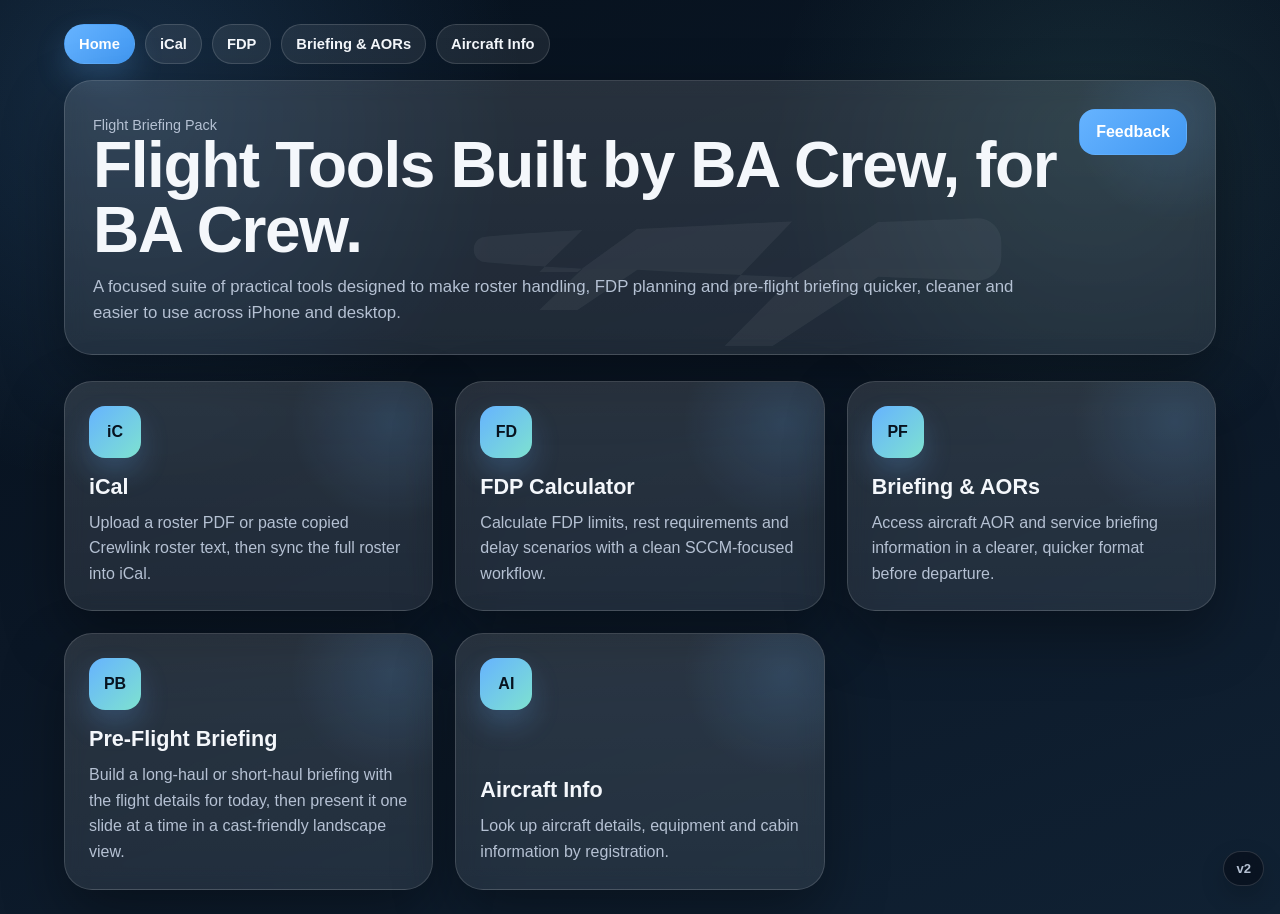
==== index.html @ 6b66e473 "updates" ====
<!DOCTYPE html>
<html lang="en">

<head>
  <meta charset="UTF-8" />
  <meta name="viewport" content="width=device-width, initial-scale=1.0, viewport-fit=cover" />
  <title>Flight Briefing Pack</title>
  <meta name="description" content="Flight Briefing Pack by Dane Jordan-Pinder" />
  <link rel="icon" href="favicon.ico">
  <link rel="icon" type="image/png" sizes="32x32" href="favicon-32x32.png">
  <link rel="icon" type="image/png" sizes="16x16" href="favicon-16x16.png">
  <link rel="apple-touch-icon" href="apple-touch-icon.png">
  <link rel="stylesheet" href="assets/css/fbp-shared.css">
  <link rel="stylesheet" href="assets/css/home/home.css">
  
</head>

<body class="fbp-theme" data-fbp-version="v2">
 
<main class="fbp-shell">

  
    <section class="fbp-hero">

        <div class="fbp-aircraft-bg" aria-hidden="true">
            <svg viewBox="0 0 1200 360" xmlns="http://www.w3.org/2000/svg">
                <g opacity="0.9" transform="translate(390 74) scale(1.12)">
                    <path d="M566.5 95.5C550.4 96.5 508.9 97.8 456 99.8L337 178.5H283L359 99.2C307.4 101.3 247.4 104.2 184 107.6L117 156H74L122.5 108.8C74.1 111.5 34.3 114.2 11.8 116.5C4.7 117.2 0 123.5 0 130.6C0 137.8 5 144.1 12.1 144.8C34.8 147.1 74.7 149.7 122.7 152.4L74 199H117L184.6 153.5C248.3 156.9 308.3 159.9 359.7 162L283 239.5H337L456.3 161.4C509.2 163.4 550.5 164.8 566.5 165.8C582.1 166.8 595 154.6 595 139.1V122.2C595 106.7 582 94.5 566.5 95.5Z" fill="currentColor"/>
                </g>
            </svg>
        </div>

        <div class="fbp-topbar">

            <div class="fbp-page-heading">

                <p class="fbp-microline">Flight Briefing Pack</p>

                <h1 class="fbp-title">
                    Flight Tools Built by BA Crew, for BA Crew.
                </h1>

                <p class="fbp-subtitle">
                    A focused suite of practical tools designed to make roster handling,
                    FDP planning and pre-flight briefing quicker, cleaner and easier
                    to use across iPhone and desktop.
                </p>

            </div>

            <div class="fbp-toolbar">

                <a class="fbp-button primary"
                   href="mailto:u155573@ba.com?subject=Feedback%20for%20flightbriefingpack.com">
                    Feedback
                </a>

            </div>

        </div>

    </section>


    <section class="homepage-wrap">

        <div class="fbp-grid-3">

            <a class="fbp-card" href="iCal/index.html">

                <div class="fbp-icon">iC</div>

                <div>

                    <h2>iCal</h2>

                    <p>
                        Upload a roster PDF or paste copied Crewlink roster text,
                        then sync the full roster into iCal.
                    </p>

                </div>

            </a>


            <a class="fbp-card" href="FDP/index.html">

                <div class="fbp-icon">FD</div>

                <div>

                    <h2>FDP Calculator</h2>

                    <p>
                        Calculate FDP limits, rest requirements and delay scenarios
                        with a clean SCCM-focused workflow.
                    </p>

                </div>

            </a>


            <a class="fbp-card" href="briefing/index.html">

                <div class="fbp-icon">PF</div>

                <div>

                    <h2>Briefing &amp; AORs</h2>

                    <p>
                        Access aircraft AOR and service briefing information in a
                        clearer, quicker format before departure.
                    </p>

                </div>

            </a>

            <a class="fbp-card" href="briefing-generator/index.html">

                <div class="fbp-icon">PB</div>

                <div>

                    <h2>Pre-Flight Briefing</h2>

                    <p>
                        Build a long-haul or short-haul briefing with the flight details for today,
                        then present it one slide at a time in a cast-friendly landscape view.
                    </p>

                </div>

            </a>

                                    <a class="fbp-card" href="Aircraft%20Info/index.html">

                <div class="fbp-icon">AI</div>

                <div>

                    <h2>Aircraft Info</h2>

                    <p>
                        Look up aircraft details, equipment and cabin information by registration.
                    </p>

                </div>

            </a>

        </div>

    </section>

</main>

  <script src="assets/js/fbp-shared.js"></script>
  <script src="assets/js/fbp-nav.js"></script>
  <script>
    document.querySelector(".fbp-shell").prepend(FBP.createNavigation("home"));
  </script>

</body>
</html>
---- assets/css/fbp-shared.css ----
:root {
  --bg-1: #06111d;
  --bg-2: #0b1726;
  --bg-3: #102133;
  --surface: rgba(255,255,255,0.08);
  --surface-2: rgba(255,255,255,0.05);
  --surface-hover: rgba(255,255,255,0.11);
  --border: rgba(255,255,255,0.14);
  --text: #f4f7fb;
  --muted: #b5c1d3;
  --accent: #66b3ff;
  --accent-2: #7ee2d0;
  --shadow: 0 24px 60px rgba(0,0,0,0.35);
  --radius-xl: 28px;
  --radius-lg: 20px;
  --radius-md: 16px;
}

*,
*::before,
*::after {

    box-sizing: border-box;

}


body.fbp-theme {
  margin: 0;
  font-family: Arial, Helvetica, sans-serif;
  color: var(--text);
  background:
    radial-gradient(circle at 10% 10%, rgba(102, 179, 255, 0.16), transparent 28%),
    radial-gradient(circle at 85% 15%, rgba(126, 226, 208, 0.10), transparent 24%),
    linear-gradient(160deg, var(--bg-1) 0%, var(--bg-2) 48%, var(--bg-3) 100%);
  min-height: 100vh;
  overflow-x: hidden;
}

.fbp-shell,
.fbp-layout-standard,
.fbp-layout-wide {

    width: 100%;
    margin: 0 auto;
    padding: 24px;
    box-sizing: border-box;

}

.fbp-layout-standard {

    max-width: 1200px;

}

.fbp-layout-wide {

    max-width: 1500px;

}

.fbp-shell:not(.fbp-layout-wide) {
  max-width: 1200px;
}

.fbp-hero,
.fbp-panel,
.fbp-card {
  position: relative;
  overflow: hidden;
  border: 1px solid var(--border);
  border-radius: var(--radius-xl);
  background:
    linear-gradient(180deg, rgba(255,255,255,0.08), rgba(255,255,255,0.04)),
    var(--surface-2);
  box-shadow: var(--shadow);
  backdrop-filter: blur(10px);
}

.fbp-hero {
  padding: 28px;
}

.fbp-card,
.fbp-panel {
  padding: 24px;
}

.fbp-hero::before,
.fbp-panel::before,
.fbp-card::before {
  content: "";
  position: absolute;
  width: 220px;
  height: 220px;
  right: -70px;
  top: -70px;
  border-radius: 50%;
  background: radial-gradient(circle, rgba(102,179,255,0.14), transparent 65%);
  pointer-events: none;
}

.fbp-aircraft-bg {
  position: absolute;
  inset: 0;
  pointer-events: none;
  opacity: 0.06;
  display: flex;
  align-items: center;
  justify-content: center;
}

.fbp-aircraft-bg svg {
  width: 85%;
  max-width: 950px;
  height: auto;
}

.fbp-topbar {
  display: flex;
  justify-content: space-between;
  align-items: flex-start;
  gap: 16px;
  flex-wrap: wrap;
  position: relative;
  z-index: 2;
}

.fbp-page-heading {
  flex: 1;
  min-width: 0;
}

.fbp-title {
  margin: 0;
  font-size: clamp(2.2rem, 5vw, 4.2rem);
  line-height: 1.02;
  letter-spacing: -1.4px;
}

.fbp-subtitle {
  margin: 10px 0 0;
  color: var(--muted);
  font-size: 1.05rem;
  line-height: 1.55;
}

.fbp-microline {
  margin: 8px 0 0;
  color: var(--muted);
  font-size: 0.9rem;
}

.fbp-toolbar {
  display: flex;
  gap: 10px;
  flex-wrap: wrap;
  justify-content: flex-end;
  align-items: flex-start;
}

.fbp-button,
.fbp-chip {
  display: inline-flex;
  align-items: center;
  justify-content: center;
  gap: 8px;
  min-height: 46px;
  padding: 12px 16px;
  border-radius: var(--radius-md);
  border: 1px solid var(--border);
  background: var(--surface);
  color: var(--text);
  text-decoration: none;
  font-weight: 700;
  transition: transform 0.2s ease, box-shadow 0.2s ease, background 0.2s ease, border-color 0.2s ease;
  cursor: pointer;
}

.fbp-button:hover,
.fbp-chip:hover,
.fbp-clickable:hover {
  transform: translateY(-3px);
  background: var(--surface-hover);
  box-shadow: 0 22px 45px rgba(0,0,0,0.20);
  border-color: rgba(102, 179, 255, 0.30);
}

.fbp-button:focus-visible,
.fbp-subnav a:focus-visible {
  outline: 2px solid var(--accent);
  outline-offset: 3px;
}

.fbp-button.primary {
  background: linear-gradient(135deg, var(--accent), #4198f2);
  color: white;
  border-color: transparent;
}

.fbp-button.primary:hover {
  filter: brightness(1.05);
}

.fbp-grid-3 {
  display: grid;
  grid-template-columns: repeat(3, 1fr);
  gap: 22px;
  margin-top: 26px;
}

.fbp-card {
  min-height: 220px;
  text-decoration: none;
  color: inherit;
  display: flex;
  flex-direction: column;
  justify-content: space-between;
}

.fbp-card h2,
.fbp-card h3 {
  margin: 0 0 10px;
  font-size: 1.35rem;
  line-height: 1.2;
}

.fbp-card p {
  margin: 0;
  color: var(--muted);
  line-height: 1.6;
}

.fbp-icon {
  width: 52px;
  height: 52px;
  border-radius: 16px;
  display: grid;
  place-items: center;
  margin-bottom: 16px;
  background: linear-gradient(135deg, var(--accent), var(--accent-2));
  color: #07131f;
  font-weight: 900;
  box-shadow: 0 14px 28px rgba(102,179,255,0.22);
}

.fbp-subnav {
  display: flex;
  gap: 10px;
  flex-wrap: wrap;
  margin-bottom: 16px;
}

.fbp-subnav a {
  display: inline-flex;
  align-items: center;
  justify-content: center;
  min-height: 40px;
  padding: 10px 14px;
  border-radius: 999px;
  border: 1px solid var(--border);
  background: var(--surface);
  color: var(--text);
  text-decoration: none;
  font-weight: 700;
  font-size: 0.92rem;
  transition: transform 0.2s ease, background 0.2s ease, border-color 0.2s ease, box-shadow 0.2s ease;
}

.fbp-subnav a:hover {
  transform: translateY(-2px);
  background: var(--surface-hover);
  border-color: rgba(102, 179, 255, 0.30);
  box-shadow: 0 14px 30px rgba(0,0,0,0.14);
}

.fbp-subnav a.active {
  background: linear-gradient(135deg, var(--accent), #4198f2);
  color: #fff;
  border-color: transparent;
  box-shadow: 0 14px 30px rgba(102,179,255,0.22);
}

.fbp-version {
  position: fixed;
  right: 16px;
  bottom: 14px;
  z-index: 999;
  padding: 9px 12px;
  border-radius: 999px;
  border: 1px solid var(--border);
  background: rgba(8,16,29,0.78);
  backdrop-filter: blur(10px);
  color: var(--muted);
  font-size: 0.82rem;
  font-weight: 700;
  box-shadow: 0 10px 25px rgba(0,0,0,0.18);
}

@media (max-width: 980px) {
  .fbp-grid-3 {
    grid-template-columns: 1fr;
  }
}

@media (max-width: 700px) {
  .fbp-shell {
    padding-top: calc(18px + env(safe-area-inset-top));
  }

  .fbp-hero,
  .fbp-card,
  .fbp-panel,
  .briefing-card,
  .ical-card,
  .fdp-card {
    padding: 20px;
    border-radius: 24px;
  }

  .fbp-topbar {
    flex-direction: column;
    align-items: stretch;
  }

  .fbp-toolbar {
    width: 100%;
  }

 .fbp-subnav {
    gap: 8px;
    margin-bottom: 14px;
  }

  .fbp-subnav a {
    flex: 1 1 calc(50% - 8px);
    min-width: 0;
  }

  .fbp-button,
  .fbp-chip {
    width: 100%;
  }

  .fbp-version {
    right: 12px;
    bottom: 12px;
  }

}

/* Shared visual treatment for feature-page panels. */
body.fbp-theme .briefing-card,
body.fbp-theme .ical-card,
body.fbp-theme .fdp-card {
  padding: 24px;
}

body.fbp-theme .briefing-card,
body.fbp-theme .ical-card,
body.fbp-theme .fdp-card,
body.fbp-theme .result-box {
  border: 1px solid var(--border);
  border-radius: var(--radius-xl);
  background:
    linear-gradient(180deg, rgba(255,255,255,0.08), rgba(255,255,255,0.04)),
    var(--surface-2);
  box-shadow: var(--shadow);
  color: var(--text);
}

body.fbp-theme .briefing-card h2,
body.fbp-theme .ical-card h2,
body.fbp-theme .fdp-card h2,
body.fbp-theme .fbp-panel > h2 {
  font-size: 1.2rem;
  font-weight: 800;
}

body.fbp-theme input:not([type="checkbox"]):not([type="radio"]):not(:disabled):not(.invalid),
body.fbp-theme select:not(:disabled):not(.invalid),
body.fbp-theme textarea:not(:disabled):not(.invalid) {
  border-color: var(--border);
  border-radius: var(--radius-md);
  background: var(--surface);
  color: var(--text);
}

body.fbp-theme button:not(.aircraft-code-btn):not(.equipment-chip) {
  min-height: 46px;
  padding: 12px 16px;
  border: 1px solid var(--border);
  border-radius: var(--radius-md);
  background: var(--surface);
  color: var(--text);
  font-family: inherit;
  font-weight: 700;
  transition: transform 0.18s ease, box-shadow 0.18s ease, background 0.18s ease, border-color 0.18s ease;
}

body.fbp-theme button.primary,
body.fbp-theme .fdp-choice-cta {
  border-color: transparent;
  background: linear-gradient(135deg, var(--accent), #4198f2);
  color: #fff;
}

body.fbp-theme button.success {
  border-color: transparent;
  background: linear-gradient(135deg, #34d399, #16a34a);
  color: #062719;
}

body.fbp-theme button.warn {
  border-color: transparent;
  background: linear-gradient(135deg, #fbbf24, #d97706);
  color: #271707;
}

body.fbp-theme button.danger {
  border-color: transparent;
  background: linear-gradient(135deg, #f87171, #dc2626);
  color: #fff;
}

body.fbp-theme .button-link,
body.fbp-theme .btn {
  min-height: 46px;
  padding: 12px 16px;
  border: 1px solid var(--border);
  border-radius: var(--radius-md);
  background: var(--surface);
  color: var(--text);
  font: inherit;
  font-weight: 700;
}

body.fbp-theme .btn.primary {
  border-color: transparent;
  background: linear-gradient(135deg, var(--accent), #4198f2);
  color: #fff;
}

body.fbp-theme input:disabled,
body.fbp-theme select:disabled,
body.fbp-theme textarea:disabled {
  border-color: var(--border);
  background: var(--surface-2);
  color: var(--muted);
  opacity: 0.7;
}

body.fbp-theme :focus-visible {
  outline-color: var(--accent);
}

@media (max-width: 700px) {
  body.fbp-theme .briefing-card,
  body.fbp-theme .ical-card,
  body.fbp-theme .fdp-card {
    padding: 20px;
    border-radius: 24px;
  }
}
---- assets/css/home/home.css ----
/*
=========================================================
Flight Briefing Pack
Homepage Styles
=========================================================

Uses the shared Flight Briefing Pack theme.

Shared styles:
    /assets/css/fbp-shared.css
*/

.homepage-wrap {
    margin-top: 24px;
}


.fbp-grid-3 {
    display: grid;
    grid-template-columns: repeat(3, minmax(0, 1fr));
    gap: 22px;
}

@media (max-width: 980px) {
    .fbp-grid-3 {
        grid-template-columns: 1fr;
    }
}
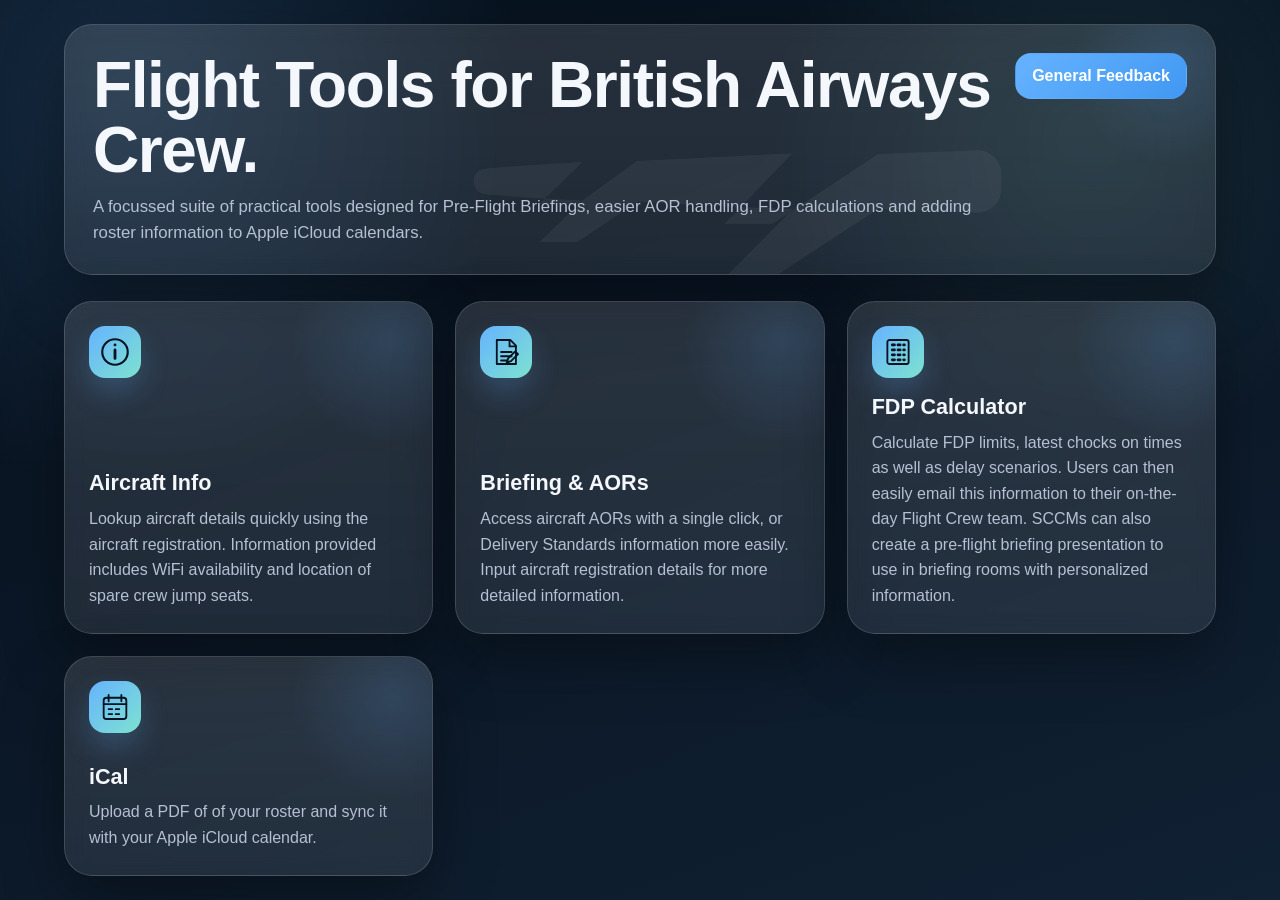
==== commit d874e191: "updates" ====
--- a/index.html
+++ b/index.html
@@ -4,8 +4,8 @@
 <head>
   <meta charset="UTF-8" />
   <meta name="viewport" content="width=device-width, initial-scale=1.0, viewport-fit=cover" />
-  <title>Flight Briefing Pack</title>
-  <meta name="description" content="Flight Briefing Pack by Dane Jordan-Pinder" />
+  <title>Flight Tools for British Airways Crew</title>
+  <meta name="description" content="A focussed suite of practical tools designed for Pre-Flight Briefings, easier AOR handling, FDP calculations and adding roster information to Apple iCloud calendars." />
   <link rel="icon" href="favicon.ico">
   <link rel="icon" type="image/png" sizes="32x32" href="favicon-32x32.png">
   <link rel="icon" type="image/png" sizes="16x16" href="favicon-16x16.png">
@@ -34,27 +34,18 @@
 
             <div class="fbp-page-heading">
 
-                <p class="fbp-microline">Flight Briefing Pack</p>
-
                 <h1 class="fbp-title">
-                    Flight Tools Built by BA Crew, for BA Crew.
+                    Flight Tools for British Airways Crew.
                 </h1>
 
                 <p class="fbp-subtitle">
-                    A focused suite of practical tools designed to make roster handling,
-                    FDP planning and pre-flight briefing quicker, cleaner and easier
-                    to use across iPhone and desktop.
+                    A focussed suite of practical tools designed for Pre-Flight Briefings, easier AOR handling, FDP calculations and adding roster information to Apple iCloud calendars.
                 </p>
 
             </div>
 
             <div class="fbp-toolbar">
-
-                <a class="fbp-button primary"
-                   href="mailto:u155573@ba.com?subject=Feedback%20for%20flightbriefingpack.com">
-                    Feedback
-                </a>
-
+                <a class="fbp-button primary" href="mailto:u155573@ba.com?subject=General%20Feedback">General Feedback</a>
             </div>
 
         </div>
@@ -66,17 +57,33 @@
 
         <div class="fbp-grid-3">
 
-            <a class="fbp-card" href="iCal/index.html">
+            <a class="fbp-card" href="Aircraft%20Info/index.html">
 
-                <div class="fbp-icon">iC</div>
+                <div class="fbp-icon" aria-hidden="true"><svg viewBox="0 0 48 48" focusable="false"><circle cx="24" cy="24" r="18" fill="none" stroke="currentColor" stroke-width="3"/><path d="M24 21v12M24 14h.02" fill="none" stroke="currentColor" stroke-width="4" stroke-linecap="round"/></svg></div>
 
                 <div>
 
-                    <h2>iCal</h2>
+                    <h2>Aircraft Info</h2>
 
                     <p>
-                        Upload a roster PDF or paste copied Crewlink roster text,
-                        then sync the full roster into iCal.
+                        Lookup aircraft details quickly using the aircraft registration. Information provided includes WiFi availability and location of spare crew jump seats.
+                    </p>
+
+                </div>
+
+            </a>
+
+
+            <a class="fbp-card" href="briefing/index.html">
+
+                <div class="fbp-icon" aria-hidden="true"><svg viewBox="0 0 48 48" focusable="false"><path d="M11 7h19l8 8v26H11z" fill="none" stroke="currentColor" stroke-width="2.6" stroke-linejoin="round"/><path d="M29 7v9h9M17 24h15M17 30h15M17 36h9" fill="none" stroke="currentColor" stroke-width="2.6" stroke-linecap="round"/><path d="m27 33 10-10 4 4-10 10-6 2z" fill="none" stroke="currentColor" stroke-width="2.6" stroke-linejoin="round"/></svg></div>
+
+                <div>
+
+                    <h2>Briefing &amp; AORs</h2>
+
+                    <p>
+                        Access aircraft AORs with a single click, or Delivery Standards information more easily. Input aircraft registration details for more detailed information.
                     </p>
 
                 </div>
@@ -86,66 +93,30 @@
 
             <a class="fbp-card" href="FDP/index.html">
 
-                <div class="fbp-icon">FD</div>
+                <div class="fbp-icon" aria-hidden="true"><svg viewBox="0 0 48 48" focusable="false"><rect x="9" y="7" width="30" height="34" rx="3" fill="none" stroke="currentColor" stroke-width="2.6"/><path d="M16 14h3M24 14h3M32 14h1M16 21h3M24 21h3M32 21h1M16 28h3M24 28h3M32 28h1M16 35h3M24 35h3M32 35h1" fill="none" stroke="currentColor" stroke-width="4" stroke-linecap="round"/></svg></div>
 
                 <div>
 
                     <h2>FDP Calculator</h2>
 
                     <p>
-                        Calculate FDP limits, rest requirements and delay scenarios
-                        with a clean SCCM-focused workflow.
+                        Calculate FDP limits, latest chocks on times as well as delay scenarios. Users can then easily email this information to their on-the-day Flight Crew team. SCCMs can also create a pre-flight briefing presentation to use in briefing rooms with personalized information.
                     </p>
 
                 </div>
 
             </a>
 
+            <a class="fbp-card" href="iCal/index.html">
 
-            <a class="fbp-card" href="briefing/index.html">
-
-                <div class="fbp-icon">PF</div>
+                <div class="fbp-icon" aria-hidden="true"><svg viewBox="0 0 48 48" focusable="false"><rect x="8" y="11" width="32" height="30" rx="4" fill="none" stroke="currentColor" stroke-width="2.6"/><path d="M15 7v9M33 7v9M8 20h32M15 27h5M25 27h5M15 34h5M25 34h5" fill="none" stroke="currentColor" stroke-width="2.6" stroke-linecap="round"/></svg></div>
 
                 <div>
 
-                    <h2>Briefing &amp; AORs</h2>
+                    <h2>iCal</h2>
 
                     <p>
-                        Access aircraft AOR and service briefing information in a
-                        clearer, quicker format before departure.
-                    </p>
-
-                </div>
-
-            </a>
-
-            <a class="fbp-card" href="briefing-generator/index.html">
-
-                <div class="fbp-icon">PB</div>
-
-                <div>
-
-                    <h2>Pre-Flight Briefing</h2>
-
-                    <p>
-                        Build a long-haul or short-haul briefing with the flight details for today,
-                        then present it one slide at a time in a cast-friendly landscape view.
-                    </p>
-
-                </div>
-
-            </a>
-
-                                    <a class="fbp-card" href="Aircraft%20Info/index.html">
-
-                <div class="fbp-icon">AI</div>
-
-                <div>
-
-                    <h2>Aircraft Info</h2>
-
-                    <p>
-                        Look up aircraft details, equipment and cabin information by registration.
+                        Upload a PDF of of your roster and sync it with your Apple iCloud calendar.
                     </p>
 
                 </div>
@@ -158,11 +129,5 @@
 
 </main>
 
-  <script src="assets/js/fbp-shared.js"></script>
-  <script src="assets/js/fbp-nav.js"></script>
-  <script>
-    document.querySelector(".fbp-shell").prepend(FBP.createNavigation("home"));
-  </script>
-
 </body>
 </html>
--- a/assets/css/home/home.css
+++ b/assets/css/home/home.css
@@ -14,6 +14,12 @@
     margin-top: 24px;
 }
 
+.fbp-icon svg {
+    display: block;
+    width: 34px;
+    height: 34px;
+}
+
 
 .fbp-grid-3 {
     display: grid;
@@ -25,4 +31,4 @@
     .fbp-grid-3 {
         grid-template-columns: 1fr;
     }
-}+}
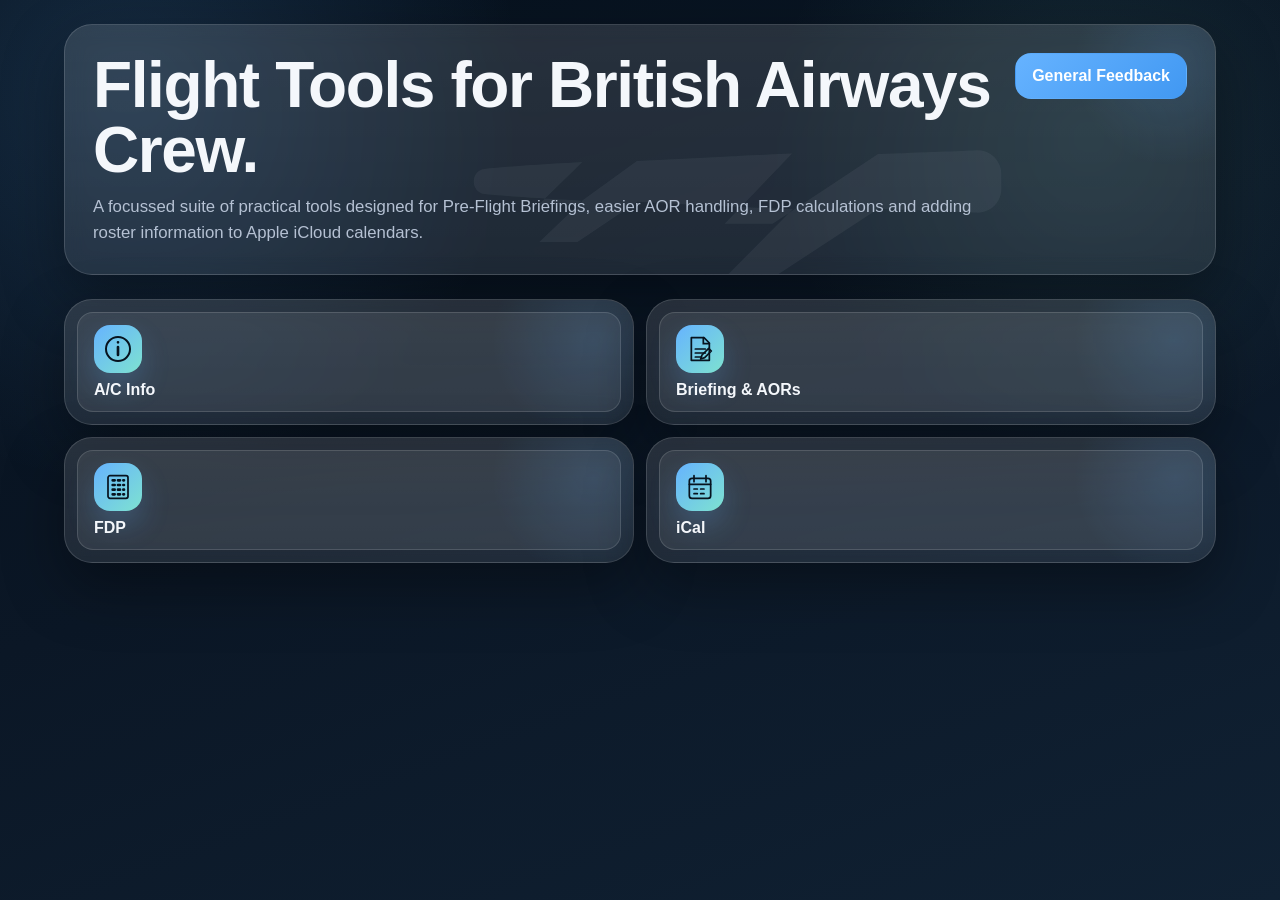
==== commit 709135f9: "summary changes" ====
--- a/index.html
+++ b/index.html
@@ -54,80 +54,47 @@
 
 
     <section class="homepage-wrap">
-
-        <div class="fbp-grid-3">
-
-            <a class="fbp-card" href="Aircraft%20Info/index.html">
-
-                <div class="fbp-icon" aria-hidden="true"><svg viewBox="0 0 48 48" focusable="false"><circle cx="24" cy="24" r="18" fill="none" stroke="currentColor" stroke-width="3"/><path d="M24 21v12M24 14h.02" fill="none" stroke="currentColor" stroke-width="4" stroke-linecap="round"/></svg></div>
-
-                <div>
-
-                    <h2>Aircraft Info</h2>
-
-                    <p>
-                        Lookup aircraft details quickly using the aircraft registration. Information provided includes WiFi availability and location of spare crew jump seats.
-                    </p>
-
-                </div>
-
-            </a>
-
-
-            <a class="fbp-card" href="briefing/index.html">
-
-                <div class="fbp-icon" aria-hidden="true"><svg viewBox="0 0 48 48" focusable="false"><path d="M11 7h19l8 8v26H11z" fill="none" stroke="currentColor" stroke-width="2.6" stroke-linejoin="round"/><path d="M29 7v9h9M17 24h15M17 30h15M17 36h9" fill="none" stroke="currentColor" stroke-width="2.6" stroke-linecap="round"/><path d="m27 33 10-10 4 4-10 10-6 2z" fill="none" stroke="currentColor" stroke-width="2.6" stroke-linejoin="round"/></svg></div>
-
-                <div>
-
-                    <h2>Briefing &amp; AORs</h2>
-
-                    <p>
-                        Access aircraft AORs with a single click, or Delivery Standards information more easily. Input aircraft registration details for more detailed information.
-                    </p>
-
-                </div>
-
-            </a>
-
-
-            <a class="fbp-card" href="FDP/index.html">
-
-                <div class="fbp-icon" aria-hidden="true"><svg viewBox="0 0 48 48" focusable="false"><rect x="9" y="7" width="30" height="34" rx="3" fill="none" stroke="currentColor" stroke-width="2.6"/><path d="M16 14h3M24 14h3M32 14h1M16 21h3M24 21h3M32 21h1M16 28h3M24 28h3M32 28h1M16 35h3M24 35h3M32 35h1" fill="none" stroke="currentColor" stroke-width="4" stroke-linecap="round"/></svg></div>
-
-                <div>
-
-                    <h2>FDP Calculator</h2>
-
-                    <p>
-                        Calculate FDP limits, latest chocks on times as well as delay scenarios. Users can then easily email this information to their on-the-day Flight Crew team. SCCMs can also create a pre-flight briefing presentation to use in briefing rooms with personalized information.
-                    </p>
-
-                </div>
-
-            </a>
-
-            <a class="fbp-card" href="iCal/index.html">
-
-                <div class="fbp-icon" aria-hidden="true"><svg viewBox="0 0 48 48" focusable="false"><rect x="8" y="11" width="32" height="30" rx="4" fill="none" stroke="currentColor" stroke-width="2.6"/><path d="M15 7v9M33 7v9M8 20h32M15 27h5M25 27h5M15 34h5M25 34h5" fill="none" stroke="currentColor" stroke-width="2.6" stroke-linecap="round"/></svg></div>
-
-                <div>
-
-                    <h2>iCal</h2>
-
-                    <p>
-                        Upload a PDF of of your roster and sync it with your Apple iCloud calendar.
-                    </p>
-
-                </div>
-
-            </a>
-
-        </div>
-
-    </section>
+  <div class="fbp-grid-3">
+    <article class="fbp-card tool-card">
+      <button class="tool-card-toggle" type="button" aria-expanded="false" aria-controls="tool-details-aircraft">
+        <span class="fbp-icon" aria-hidden="true"><svg viewBox="0 0 48 48" focusable="false"><circle cx="24" cy="24" r="18" fill="none" stroke="currentColor" stroke-width="3"/><path d="M24 21v12M24 14h.02" fill="none" stroke="currentColor" stroke-width="4" stroke-linecap="round"/></svg></span><span class="tool-card-title">A/C Info</span>
+      </button>
+      <div class="tool-card-details" id="tool-details-aircraft" hidden><p>Look up aircraft details by registration, including Wi-Fi availability and spare crew jump seat locations.</p><a class="fbp-button primary tool-card-open" href="Aircraft%20Info/index.html">Open Aircraft Info</a></div>
+    </article>
+    <article class="fbp-card tool-card">
+      <button class="tool-card-toggle" type="button" aria-expanded="false" aria-controls="tool-details-briefing">
+        <span class="fbp-icon" aria-hidden="true"><svg viewBox="0 0 48 48" focusable="false"><path d="M11 7h19l8 8v26H11z" fill="none" stroke="currentColor" stroke-width="2.6" stroke-linejoin="round"/><path d="M29 7v9h9M17 24h15M17 30h15M17 36h9" fill="none" stroke="currentColor" stroke-width="2.6" stroke-linecap="round"/><path d="m27 33 10-10 4 4-10 10-6 2z" fill="none" stroke="currentColor" stroke-width="2.6" stroke-linejoin="round"/></svg></span><span class="tool-card-title">Briefing &amp; AORs</span>
+      </button>
+      <div class="tool-card-details" id="tool-details-briefing" hidden><p>Open aircraft AOR diagrams and Delivery Standards, or look up aircraft details by registration.</p><a class="fbp-button primary tool-card-open" href="briefing/index.html">Open Briefing &amp; AORs</a></div>
+    </article>
+    <article class="fbp-card tool-card">
+      <button class="tool-card-toggle" type="button" aria-expanded="false" aria-controls="tool-details-fdp">
+        <span class="fbp-icon" aria-hidden="true"><svg viewBox="0 0 48 48" focusable="false"><rect x="9" y="7" width="30" height="34" rx="3" fill="none" stroke="currentColor" stroke-width="2.6"/><path d="M16 14h3M24 14h3M32 14h1M16 21h3M24 21h3M32 21h1M16 28h3M24 28h3M32 28h1M16 35h3M24 35h3M32 35h1" fill="none" stroke="currentColor" stroke-width="4" stroke-linecap="round"/></svg></span><span class="tool-card-title">FDP</span>
+      </button>
+      <div class="tool-card-details" id="tool-details-fdp" hidden><p>Calculate FDP limits, latest chocks-on times and delay scenarios, email results to the flight crew, or build a pre-flight briefing.</p><a class="fbp-button primary tool-card-open" href="FDP/index.html">Open FDP Calculator</a></div>
+    </article>
+    <article class="fbp-card tool-card">
+      <button class="tool-card-toggle" type="button" aria-expanded="false" aria-controls="tool-details-ical">
+        <span class="fbp-icon" aria-hidden="true"><svg viewBox="0 0 48 48" focusable="false"><rect x="8" y="11" width="32" height="30" rx="4" fill="none" stroke="currentColor" stroke-width="2.6"/><path d="M15 7v9M33 7v9M8 20h32M15 27h5M25 27h5M15 34h5M25 34h5" fill="none" stroke="currentColor" stroke-width="2.6" stroke-linecap="round"/></svg></span><span class="tool-card-title">iCal</span>
+      </button>
+      <div class="tool-card-details" id="tool-details-ical" hidden><p>Upload a roster PDF or paste Crewlink roster text, then sync your roster with Apple iCloud Calendar.</p><a class="fbp-button primary tool-card-open" href="iCal/index.html">Open iCal</a></div>
+    </article>
+  </div>
+</section>
 
 </main>
 
+  <script>
+    document.querySelectorAll('.tool-card-toggle').forEach((toggle) => {
+      toggle.addEventListener('click', () => {
+        const card = toggle.closest('.tool-card');
+        const details = document.getElementById(toggle.getAttribute('aria-controls'));
+        const expanded = toggle.getAttribute('aria-expanded') === 'true';
+        toggle.setAttribute('aria-expanded', String(!expanded));
+        details.hidden = expanded;
+        card.classList.toggle('is-expanded', !expanded);
+      });
+    });
+  </script>
 </body>
 </html>
--- a/assets/css/home/home.css
+++ b/assets/css/home/home.css
@@ -32,3 +32,92 @@
         grid-template-columns: 1fr;
     }
 }
+
+/* Four compact, expandable home shortcuts sized for a phone's first view. */
+.fbp-grid-3 {
+  grid-template-columns: repeat(2, minmax(0, 1fr));
+  gap: 12px;
+  margin-top: 18px;
+}
+
+body.fbp-theme .tool-card {
+  min-height: 0;
+  padding: 12px;
+  display: block;
+  transition: border-color .18s ease, background .18s ease;
+}
+
+body.fbp-theme .tool-card-toggle {
+  width: 100%;
+  min-height: 104px;
+  padding: 8px 4px;
+  display: flex;
+  flex-direction: column;
+  justify-content: center;
+  gap: 8px;
+  border: 0;
+  border-radius: 14px;
+  background: transparent;
+  color: var(--text);
+  box-shadow: none;
+  text-align: center;
+}
+
+body.fbp-theme .tool-card-toggle:hover {
+  transform: none;
+  box-shadow: none;
+}
+
+.tool-card-toggle:focus-visible {
+  outline: 3px solid var(--accent);
+  outline-offset: 2px;
+}
+
+.tool-card .fbp-icon {
+  width: 48px;
+  height: 48px;
+  margin: 0;
+  flex: 0 0 auto;
+}
+
+.tool-card .fbp-icon svg {
+  width: 32px;
+  height: 32px;
+}
+
+.tool-card-title {
+  font-size: 1rem;
+  font-weight: 800;
+  line-height: 1.15;
+}
+
+.tool-card-details {
+  padding: 8px 4px 4px;
+  border-top: 1px solid var(--border);
+}
+
+.tool-card-details p {
+  margin: 0 0 12px;
+  font-size: .9rem;
+  line-height: 1.45;
+}
+
+.tool-card-open {
+  width: 100%;
+  justify-content: center;
+  text-align: center;
+}
+
+.tool-card.is-expanded {
+  border-color: rgba(111,195,255,.46);
+}
+
+@media (max-width: 700px) {
+  .fbp-grid-3 { grid-template-columns: repeat(2, minmax(0, 1fr)); gap: 10px; margin-top: 14px; }
+  body.fbp-theme .tool-card { padding: 8px; border-radius: 18px; }
+  body.fbp-theme .tool-card-toggle { min-height: 96px; gap: 6px; }
+  .tool-card .fbp-icon { width: 42px; height: 42px; border-radius: 13px; }
+  .tool-card .fbp-icon svg { width: 28px; height: 28px; }
+  .tool-card-title { font-size: .95rem; }
+  .tool-card-details p { font-size: .82rem; }
+}
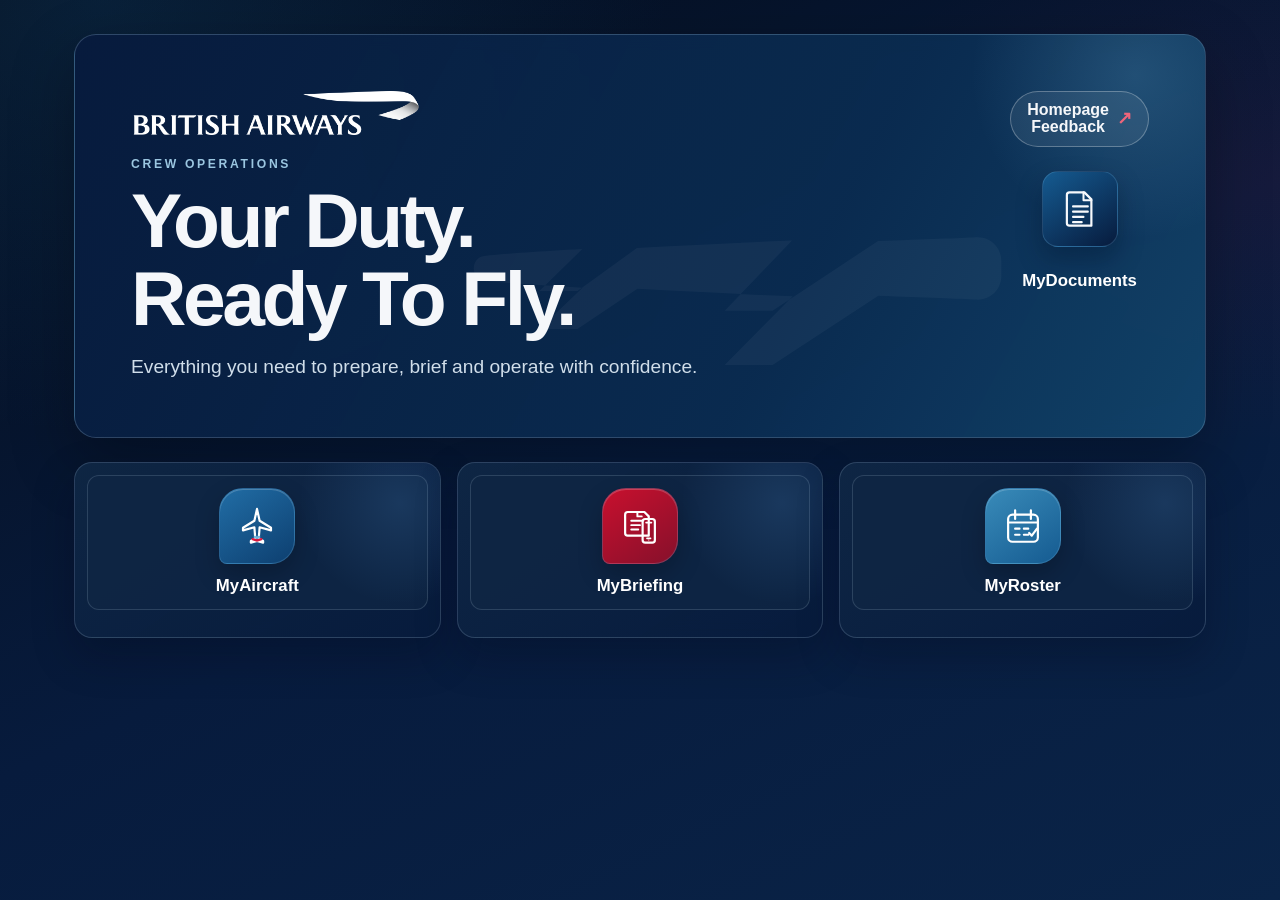
==== commit fce8274f: "Big update" ====
--- a/index.html
+++ b/index.html
@@ -34,18 +34,19 @@
 
             <div class="fbp-page-heading">
 
-                <h1 class="fbp-title">
-                    Flight Tools for British Airways Crew.
-                </h1>
+                <img class="home-brand-logo" src="assets/brand/ba-primary-logo-white.png" alt="British Airways" />
+                <p class="home-kicker">CREW OPERATIONS</p>
+                <h1 class="fbp-title">Your Duty.<br>Ready To Fly.</h1>
 
                 <p class="fbp-subtitle">
-                    A focussed suite of practical tools designed for Pre-Flight Briefings, easier AOR handling, FDP calculations and adding roster information to Apple iCloud calendars.
+                    Everything you need to prepare, brief and operate with confidence.
                 </p>
 
             </div>
 
-            <div class="fbp-toolbar">
-                <a class="fbp-button primary" href="mailto:u155573@ba.com?subject=General%20Feedback">General Feedback</a>
+            <div class="fbp-toolbar home-hero-actions">
+                <a class="fbp-button fbp-feedback-button home-feedback" href="mailto:u155573@ba.com?subject=Homepage%20Feedback"><span class="feedback-label"><span>Homepage</span><span>Feedback</span></span><span class="feedback-arrow" aria-hidden="true">↗</span></a>
+                <a class="home-documents-link" href="MyDocuments/index.html" aria-label="Open MyDocuments"><span class="fbp-icon" aria-hidden="true"><svg viewBox="0 0 48 48" focusable="false"><path d="M12 5h17l8 8v30H12a3 3 0 0 1-3-3V8a3 3 0 0 1 3-3Z" fill="none" stroke="currentColor" stroke-width="2.5" stroke-linejoin="round"/><path d="M28 5v9h9M16 21h17M16 27h17M16 33h12M16 39h10" fill="none" stroke="currentColor" stroke-width="2.3" stroke-linecap="round" stroke-linejoin="round"/></svg></span><span class="tool-card-title">MyDocuments</span></a>
             </div>
 
         </div>
@@ -56,28 +57,22 @@
     <section class="homepage-wrap">
   <div class="fbp-grid-3">
     <article class="fbp-card tool-card">
-      <button class="tool-card-toggle" type="button" aria-expanded="false" aria-controls="tool-details-aircraft">
-        <span class="fbp-icon" aria-hidden="true"><svg viewBox="0 0 48 48" focusable="false"><circle cx="24" cy="24" r="18" fill="none" stroke="currentColor" stroke-width="3"/><path d="M24 21v12M24 14h.02" fill="none" stroke="currentColor" stroke-width="4" stroke-linecap="round"/></svg></span><span class="tool-card-title">A/C Info</span>
+      <button class="tool-card-toggle" type="button" aria-label="MyAircraft — Aircraft details, AOR diagrams and service standards" aria-expanded="false" aria-controls="tool-details-briefing">
+        <span class="fbp-icon" aria-hidden="true"><svg viewBox="0 0 48 48" focusable="false"><path d="M24 4.5 27 18l13 8v3l-13-3.5L26 38l5 3v2l-7-2-7 2v-2l5-3-1-12.5L8 29v-3l13-8z" fill="none" stroke="currentColor" stroke-width="2.5" stroke-linejoin="round" stroke-linecap="round"/><path d="m19 39 5 1.5 5-1.5" fill="none" stroke="#d7193f" stroke-width="2.7" stroke-linecap="round"/><path d="m21.5 36.5 2.5 1 2.5-1" fill="none" stroke="#75b8df" stroke-width="2.7" stroke-linecap="round"/></svg></span><span class="tool-card-title">MyAircraft</span>
       </button>
-      <div class="tool-card-details" id="tool-details-aircraft" hidden><p>Look up aircraft details by registration, including Wi-Fi availability and spare crew jump seat locations.</p><a class="fbp-button primary tool-card-open" href="Aircraft%20Info/index.html">Open Aircraft Info</a></div>
+      <div class="tool-card-details" id="tool-details-briefing" hidden><p>Lookup aircraft information such as Wi-Fi details and seating config, as well as opening AOR diagrams and service delivery standards.</p><a class="fbp-button primary tool-card-open" href="briefing/index.html">Open MyAircraft</a></div>
     </article>
     <article class="fbp-card tool-card">
-      <button class="tool-card-toggle" type="button" aria-expanded="false" aria-controls="tool-details-briefing">
-        <span class="fbp-icon" aria-hidden="true"><svg viewBox="0 0 48 48" focusable="false"><path d="M11 7h19l8 8v26H11z" fill="none" stroke="currentColor" stroke-width="2.6" stroke-linejoin="round"/><path d="M29 7v9h9M17 24h15M17 30h15M17 36h9" fill="none" stroke="currentColor" stroke-width="2.6" stroke-linecap="round"/><path d="m27 33 10-10 4 4-10 10-6 2z" fill="none" stroke="currentColor" stroke-width="2.6" stroke-linejoin="round"/></svg></span><span class="tool-card-title">Briefing &amp; AORs</span>
+      <button class="tool-card-toggle" type="button" aria-label="MyBriefing — FDP calculations and pre-flight briefing presentations" aria-expanded="false" aria-controls="tool-details-fdp">
+        <span class="fbp-icon" aria-hidden="true"><svg viewBox="0 0 48 48" focusable="false"><path d="M7 11a3 3 0 0 1 3-3h19l5 5v22H10a3 3 0 0 1-3-3z" fill="none" stroke="currentColor" stroke-width="2.5" stroke-linejoin="round"/><path d="M14 18h13M14 23h10M14 28h8M21 8v5h5" fill="none" stroke="currentColor" stroke-width="2.2" stroke-linecap="round" stroke-linejoin="round"/><rect x="27" y="16" width="14" height="27" rx="3" fill="none" stroke="currentColor" stroke-width="2.5"/><path d="M31 20h6M32 38h4" fill="none" stroke="currentColor" stroke-width="2" stroke-linecap="round"/><circle cx="34" cy="40" r=".7" fill="currentColor"/></svg></span><span class="tool-card-title">MyBriefing</span>
       </button>
-      <div class="tool-card-details" id="tool-details-briefing" hidden><p>Open aircraft AOR diagrams and Delivery Standards, or look up aircraft details by registration.</p><a class="fbp-button primary tool-card-open" href="briefing/index.html">Open Briefing &amp; AORs</a></div>
+      <div class="tool-card-details" id="tool-details-fdp" hidden><p>Calculate FDP limits, latest chocks-on times and launch pre-flight briefing presentations for SCCMs</p><a class="fbp-button primary tool-card-open" href="FDP/index.html">Open MyBriefing</a></div>
     </article>
     <article class="fbp-card tool-card">
-      <button class="tool-card-toggle" type="button" aria-expanded="false" aria-controls="tool-details-fdp">
-        <span class="fbp-icon" aria-hidden="true"><svg viewBox="0 0 48 48" focusable="false"><rect x="9" y="7" width="30" height="34" rx="3" fill="none" stroke="currentColor" stroke-width="2.6"/><path d="M16 14h3M24 14h3M32 14h1M16 21h3M24 21h3M32 21h1M16 28h3M24 28h3M32 28h1M16 35h3M24 35h3M32 35h1" fill="none" stroke="currentColor" stroke-width="4" stroke-linecap="round"/></svg></span><span class="tool-card-title">FDP</span>
+      <button class="tool-card-toggle" type="button" aria-label="MyRoster — Calendar" aria-expanded="false" aria-controls="tool-details-ical">
+        <span class="fbp-icon" aria-hidden="true"><svg viewBox="0 0 48 48" focusable="false"><rect x="7" y="11" width="34" height="31" rx="5" fill="none" stroke="currentColor" stroke-width="2.5"/><path d="M15 6v10M33 6v10M7 20h34M15 27h5M25 27h5M15 34h5M25 34h5" fill="none" stroke="currentColor" stroke-width="2.5" stroke-linecap="round"/><path d="m31 32 3 3 6-8" fill="none" stroke="currentColor" stroke-width="2.5" stroke-linecap="round" stroke-linejoin="round"/></svg></span><span class="tool-card-title">MyRoster</span>
       </button>
-      <div class="tool-card-details" id="tool-details-fdp" hidden><p>Calculate FDP limits, latest chocks-on times and delay scenarios, email results to the flight crew, or build a pre-flight briefing.</p><a class="fbp-button primary tool-card-open" href="FDP/index.html">Open FDP Calculator</a></div>
-    </article>
-    <article class="fbp-card tool-card">
-      <button class="tool-card-toggle" type="button" aria-expanded="false" aria-controls="tool-details-ical">
-        <span class="fbp-icon" aria-hidden="true"><svg viewBox="0 0 48 48" focusable="false"><rect x="8" y="11" width="32" height="30" rx="4" fill="none" stroke="currentColor" stroke-width="2.6"/><path d="M15 7v9M33 7v9M8 20h32M15 27h5M25 27h5M15 34h5M25 34h5" fill="none" stroke="currentColor" stroke-width="2.6" stroke-linecap="round"/></svg></span><span class="tool-card-title">iCal</span>
-      </button>
-      <div class="tool-card-details" id="tool-details-ical" hidden><p>Upload a roster PDF or paste Crewlink roster text, then sync your roster with Apple iCloud Calendar.</p><a class="fbp-button primary tool-card-open" href="iCal/index.html">Open iCal</a></div>
+      <div class="tool-card-details" id="tool-details-ical" hidden><p>Upload a roster PDF or paste Crewlink roster text, then sync your roster with Apple iCloud Calendar.</p><a class="fbp-button primary tool-card-open" href="iCal/index.html">Open MyRoster</a></div>
     </article>
   </div>
 </section>
@@ -90,6 +85,12 @@
         const card = toggle.closest('.tool-card');
         const details = document.getElementById(toggle.getAttribute('aria-controls'));
         const expanded = toggle.getAttribute('aria-expanded') === 'true';
+        document.querySelectorAll('.tool-card-toggle').forEach((otherToggle) => {
+          if (otherToggle === toggle) return;
+          otherToggle.setAttribute('aria-expanded', 'false');
+          document.getElementById(otherToggle.getAttribute('aria-controls')).hidden = true;
+          otherToggle.closest('.tool-card').classList.remove('is-expanded');
+        });
         toggle.setAttribute('aria-expanded', String(!expanded));
         details.hidden = expanded;
         card.classList.toggle('is-expanded', !expanded);
--- a/assets/css/fbp-shared.css
+++ b/assets/css/fbp-shared.css
@@ -1,19 +1,24 @@
 :root {
-  --bg-1: #06111d;
-  --bg-2: #0b1726;
-  --bg-3: #102133;
-  --surface: rgba(255,255,255,0.08);
-  --surface-2: rgba(255,255,255,0.05);
-  --surface-hover: rgba(255,255,255,0.11);
-  --border: rgba(255,255,255,0.14);
-  --text: #f4f7fb;
-  --muted: #b5c1d3;
-  --accent: #66b3ff;
-  --accent-2: #7ee2d0;
-  --shadow: 0 24px 60px rgba(0,0,0,0.35);
-  --radius-xl: 28px;
-  --radius-lg: 20px;
-  --radius-md: 16px;
+  --brand-navy: #071b3d;
+  --brand-blue: #155b91;
+  --brand-sky: #75b8df;
+  --brand-red: #c8102e;
+  --brand-white: #f7f9fc;
+  --bg-1: #050d1b;
+  --bg-2: #071b3d;
+  --bg-3: #0a2448;
+  --surface: rgba(15,39,69,0.82);
+  --surface-2: rgba(255,255,255,0.045);
+  --surface-hover: rgba(255,255,255,0.085);
+  --border: rgba(190,210,232,0.17);
+  --text: #f5f7fa;
+  --muted: #b7c5d5;
+  --accent: #216da5;
+  --accent-2: #c8102e;
+  --shadow: 0 18px 42px rgba(0,8,24,0.28);
+  --radius-xl: 22px;
+  --radius-lg: 16px;
+  --radius-md: 12px;
 }
 
 *,
@@ -27,12 +32,12 @@
 
 body.fbp-theme {
   margin: 0;
-  font-family: Arial, Helvetica, sans-serif;
+  font-family: -apple-system, BlinkMacSystemFont, "Segoe UI", Arial, sans-serif;
   color: var(--text);
   background:
-    radial-gradient(circle at 10% 10%, rgba(102, 179, 255, 0.16), transparent 28%),
-    radial-gradient(circle at 85% 15%, rgba(126, 226, 208, 0.10), transparent 24%),
-    linear-gradient(160deg, var(--bg-1) 0%, var(--bg-2) 48%, var(--bg-3) 100%);
+    radial-gradient(ellipse at 8% 0%, rgba(21,91,145,0.24), transparent 34%),
+    radial-gradient(ellipse at 100% 20%, rgba(200,16,46,0.075), transparent 26%),
+    linear-gradient(155deg, var(--bg-1) 0%, var(--bg-2) 52%, var(--bg-3) 100%);
   min-height: 100vh;
   overflow-x: hidden;
 }
@@ -72,10 +77,10 @@
   border: 1px solid var(--border);
   border-radius: var(--radius-xl);
   background:
-    linear-gradient(180deg, rgba(255,255,255,0.08), rgba(255,255,255,0.04)),
+    linear-gradient(145deg, rgba(19,52,86,0.46), rgba(6,23,47,0.56)),
     var(--surface-2);
   box-shadow: var(--shadow);
-  backdrop-filter: blur(10px);
+  backdrop-filter: blur(8px);
 }
 
 .fbp-hero {
@@ -105,7 +110,7 @@
   position: absolute;
   inset: 0;
   pointer-events: none;
-  opacity: 0.06;
+  opacity: 0.045;
   display: flex;
   align-items: center;
   justify-content: center;
@@ -184,7 +189,7 @@
   transform: translateY(-3px);
   background: var(--surface-hover);
   box-shadow: 0 22px 45px rgba(0,0,0,0.20);
-  border-color: rgba(102, 179, 255, 0.30);
+  border-color: rgba(117,184,223,0.42);
 }
 
 .fbp-button:focus-visible,
@@ -194,7 +199,7 @@
 }
 
 .fbp-button.primary {
-  background: linear-gradient(135deg, var(--accent), #4198f2);
+  background: linear-gradient(135deg, var(--accent), var(--brand-blue));
   color: white;
   border-color: transparent;
 }
@@ -239,10 +244,11 @@
   display: grid;
   place-items: center;
   margin-bottom: 16px;
-  background: linear-gradient(135deg, var(--accent), var(--accent-2));
-  color: #07131f;
+  background: linear-gradient(145deg, var(--brand-blue), var(--brand-navy));
+  color: var(--brand-white);
   font-weight: 900;
-  box-shadow: 0 14px 28px rgba(102,179,255,0.22);
+  box-shadow: 0 12px 24px rgba(4,18,42,0.35);
+  border: 1px solid rgba(117,184,223,0.24);
 }
 
 .fbp-subnav {
@@ -271,15 +277,15 @@
 .fbp-subnav a:hover {
   transform: translateY(-2px);
   background: var(--surface-hover);
-  border-color: rgba(102, 179, 255, 0.30);
+  border-color: rgba(117,184,223,0.4);
   box-shadow: 0 14px 30px rgba(0,0,0,0.14);
 }
 
 .fbp-subnav a.active {
-  background: linear-gradient(135deg, var(--accent), #4198f2);
+  background: linear-gradient(135deg, var(--accent), var(--brand-blue));
   color: #fff;
   border-color: transparent;
-  box-shadow: 0 14px 30px rgba(102,179,255,0.22);
+  box-shadow: 0 12px 28px rgba(11,58,98,0.3);
 }
 
 .fbp-version {
@@ -402,7 +408,7 @@
 body.fbp-theme button.primary,
 body.fbp-theme .fdp-choice-cta {
   border-color: transparent;
-  background: linear-gradient(135deg, var(--accent), #4198f2);
+  background: linear-gradient(135deg, var(--accent), var(--brand-blue));
   color: #fff;
 }
 
@@ -438,7 +444,7 @@
 
 body.fbp-theme .btn.primary {
   border-color: transparent;
-  background: linear-gradient(135deg, var(--accent), #4198f2);
+  background: linear-gradient(135deg, var(--accent), var(--brand-blue));
   color: #fff;
 }
 
@@ -463,3 +469,8 @@
     border-radius: 24px;
   }
 }
+/* Shared feedback button treatment with stacked page label and BA red arrow. */
+body.fbp-theme .fbp-feedback-button{min-height:52px;border-radius:999px;padding:8px 16px;background:rgba(255,255,255,.07);border:1px solid rgba(255,255,255,.28);color:var(--text);font-weight:700;gap:8px}
+body.fbp-theme .fbp-feedback-button:hover{background:rgba(255,255,255,.12);border-color:rgba(255,255,255,.42);box-shadow:0 12px 28px rgba(0,0,0,.18)}
+.fbp-feedback-button .feedback-label{display:flex;flex-direction:column;align-items:center;line-height:1.05}
+.fbp-feedback-button .feedback-arrow{color:#ef657b;font-size:1.1em;line-height:1}
--- a/assets/css/home/home.css
+++ b/assets/css/home/home.css
@@ -1,123 +1,96 @@
-/*
-=========================================================
-Flight Briefing Pack
-Homepage Styles
-=========================================================
+/* Home screen: restrained British Airways navy, blue and red accents. */
+.homepage-wrap { margin-top: 24px; }
 
-Uses the shared Flight Briefing Pack theme.
+.fbp-shell { max-width: 1180px; padding: clamp(16px, 3vw, 34px); }
 
-Shared styles:
-    /assets/css/fbp-shared.css
-*/
-
-.homepage-wrap {
-    margin-top: 24px;
+body.fbp-theme .fbp-hero {
+  min-height: 300px;
+  padding: clamp(24px, 5vw, 56px);
+  display: flex;
+  align-items: center;
+  background: linear-gradient(118deg, rgba(7,27,61,.98) 0%, rgba(10,44,81,.94) 64%, rgba(18,69,108,.92) 100%);
+  border-color: rgba(170,200,225,.24);
+  box-shadow: 0 24px 64px rgba(0,0,0,.28);
 }
 
-.fbp-icon svg {
-    display: block;
-    width: 34px;
-    height: 34px;
+body.fbp-theme .fbp-hero::before {
+  width: 340px; height: 340px; right: -100px; top: -130px;
+  background: radial-gradient(circle, rgba(117,184,223,.2), transparent 68%);
 }
 
+.fbp-hero .fbp-topbar { width: 100%; align-items: flex-end; }
+.fbp-hero .fbp-page-heading { max-width: 690px; }
+.home-brand-logo { display: block; width: clamp(190px, 28vw, 290px); height: auto; margin: 0 0 22px; }
+.home-kicker { margin: 0 0 10px; color: #9bc6e0; font-size: .76rem; font-weight: 800; letter-spacing: .22em; }
+body.fbp-theme .fbp-hero .fbp-title { font-size: clamp(2.5rem, 6vw, 5rem); letter-spacing: -.045em; }
+body.fbp-theme .fbp-hero .fbp-subtitle { max-width: 620px; margin-top: 14px; font-size: clamp(1rem, 1.8vw, 1.2rem); color: #d0deea; }
+.fbp-hero .fbp-toolbar { align-self: flex-start; }
+body.fbp-theme .home-feedback { min-height: 44px; border-radius: 999px; padding: 10px 16px; background: rgba(255,255,255,.07); border: 1px solid rgba(255,255,255,.28); color: var(--text); font-weight: 700; }
+.home-feedback .feedback-arrow { color: #ef657b; font-size: 1.1em; }
 
-.fbp-grid-3 {
-    display: grid;
-    grid-template-columns: repeat(3, minmax(0, 1fr));
-    gap: 22px;
+.fbp-grid-3 { display: grid; grid-template-columns: repeat(3, minmax(0, 1fr)); gap: 16px; margin-top: 18px; }
+body.fbp-theme .tool-card {
+  min-height: 176px; padding: 12px; display: flex; align-items: stretch;
+  border-radius: 18px; background: linear-gradient(145deg, rgba(15,39,69,.94), rgba(7,27,61,.96));
+  border-color: rgba(176,201,223,.2); transition: transform .2s ease, border-color .2s ease, box-shadow .2s ease;
 }
+body.fbp-theme .tool-card:hover { transform: translateY(-3px); border-color: rgba(117,184,223,.55); box-shadow: 0 18px 38px rgba(0,0,0,.28); }
+body.fbp-theme .tool-card-toggle {
+  width: 100%; min-height: 148px; padding: 18px 10px; display: flex; flex-direction: column;
+  align-items: center; justify-content: center; gap: 12px; border: 0; border-radius: 12px;
+  background: transparent; color: var(--text); box-shadow: none; text-align: center;
+}
+body.fbp-theme .tool-card-toggle:hover { transform: none; box-shadow: none; }
+.tool-card-toggle:focus-visible { outline: 3px solid var(--brand-sky); outline-offset: 2px; }
+.tool-card .fbp-icon {
+  width: 76px; height: 76px; margin: 0; display: grid; place-items: center; flex: 0 0 auto;
+  color: #fff; border-radius: 24px 24px 24px 8px;
+  background: linear-gradient(145deg, #216da5, #0d3f70); box-shadow: inset 0 1px rgba(255,255,255,.2), 0 10px 25px rgba(0,0,0,.22);
+  transition: background .2s ease, transform .2s ease;
+}
+.tool-card:nth-child(2) .fbp-icon { background: linear-gradient(145deg, #c8102e, #86102b); }
+.tool-card:nth-child(3) .fbp-icon { background: linear-gradient(145deg, #398bb9, #155b91); }
+.tool-card:nth-child(4) .fbp-icon { background: linear-gradient(145deg, #277caa, #12466f); }
+.tool-card .fbp-icon svg { width: 42px; height: 42px; }
+.tool-card-title { max-width: 100%; color: #fff; font-size: 1.05rem; font-weight: 750; line-height: 1.2; }
+.tool-card-toggle:hover .fbp-icon, .tool-card-toggle:focus-visible .fbp-icon { transform: scale(1.06); }
+.tool-card-details { width: 100%; padding: 14px 10px 6px; border-top: 1px solid var(--border); }
+.tool-card-details p { margin: 0 0 14px; color: var(--muted); font-size: .9rem; line-height: 1.5; }
+.tool-card-open { width: 100%; justify-content: center; text-align: center; }
+.tool-card.is-expanded { border-color: rgba(117,184,223,.62); }
+.tool-card.is-expanded .tool-card-toggle { min-height: 104px; }
 
-@media (max-width: 980px) {
-    .fbp-grid-3 {
-        grid-template-columns: 1fr;
-    }
+@media (max-width: 850px) {
+  .fbp-grid-3 { grid-template-columns: repeat(2, minmax(0, 1fr)); }
+  .fbp-grid-3 > .tool-card:last-child:nth-child(odd) { grid-column: 1 / -1; width: calc(50% - 5px); justify-self: center; }
+  body.fbp-theme .fbp-hero .fbp-topbar { align-items: flex-start; }
 }
-
-/* Four compact, expandable home shortcuts sized for a phone's first view. */
-.fbp-grid-3 {
-  grid-template-columns: repeat(2, minmax(0, 1fr));
-  gap: 12px;
-  margin-top: 18px;
+@media (max-width: 560px) {
+  .homepage-wrap { margin-top: 14px; }
+  body.fbp-theme .fbp-hero { min-height: 0; padding: 25px 22px; }
+  .fbp-hero .fbp-topbar { flex-direction: column; gap: 20px; }
+  .home-brand-logo { width: 188px; margin-bottom: 16px; }
+  body.fbp-theme .fbp-hero .fbp-title { font-size: clamp(2.45rem, 12vw, 3.6rem); }
+  body.fbp-theme .fbp-hero .fbp-subtitle { font-size: .98rem; line-height: 1.5; }
+  .fbp-hero .fbp-toolbar { align-self: stretch; }
+  body.fbp-theme .home-feedback { width: fit-content; }
+  .fbp-grid-3 { gap: 10px; margin-top: 12px; }
+  .fbp-grid-3 > .tool-card:last-child:nth-child(odd) { width: calc(50% - 5px); }
+  body.fbp-theme .tool-card { min-height: 122px; padding: 8px; border-radius: 15px; }
+  body.fbp-theme .tool-card-toggle { min-height: 104px; gap: 8px; padding: 10px 4px; }
+  .tool-card .fbp-icon { width: 62px; height: 62px; border-radius: 20px 20px 20px 7px; }
+  .tool-card .fbp-icon svg { width: 36px; height: 36px; }
+  .tool-card-title { font-size: .9rem; }
+  .tool-card-details { padding: 12px 6px 4px; }
+  .tool-card-details p { font-size: .82rem; }
 }
-
-body.fbp-theme .tool-card {
-  min-height: 0;
-  padding: 12px;
-  display: block;
-  transition: border-color .18s ease, background .18s ease;
+@media (prefers-reduced-motion: reduce) {
+  .tool-card, .tool-card-title, .tool-card .fbp-icon { transition: none !important; }
 }
-
-body.fbp-theme .tool-card-toggle {
-  width: 100%;
-  min-height: 104px;
-  padding: 8px 4px;
-  display: flex;
-  flex-direction: column;
-  justify-content: center;
-  gap: 8px;
-  border: 0;
-  border-radius: 14px;
-  background: transparent;
-  color: var(--text);
-  box-shadow: none;
-  text-align: center;
-}
-
-body.fbp-theme .tool-card-toggle:hover {
-  transform: none;
-  box-shadow: none;
-}
-
-.tool-card-toggle:focus-visible {
-  outline: 3px solid var(--accent);
-  outline-offset: 2px;
-}
-
-.tool-card .fbp-icon {
-  width: 48px;
-  height: 48px;
-  margin: 0;
-  flex: 0 0 auto;
-}
-
-.tool-card .fbp-icon svg {
-  width: 32px;
-  height: 32px;
-}
-
-.tool-card-title {
-  font-size: 1rem;
-  font-weight: 800;
-  line-height: 1.15;
-}
-
-.tool-card-details {
-  padding: 8px 4px 4px;
-  border-top: 1px solid var(--border);
-}
-
-.tool-card-details p {
-  margin: 0 0 12px;
-  font-size: .9rem;
-  line-height: 1.45;
-}
-
-.tool-card-open {
-  width: 100%;
-  justify-content: center;
-  text-align: center;
-}
-
-.tool-card.is-expanded {
-  border-color: rgba(111,195,255,.46);
-}
-
-@media (max-width: 700px) {
-  .fbp-grid-3 { grid-template-columns: repeat(2, minmax(0, 1fr)); gap: 10px; margin-top: 14px; }
-  body.fbp-theme .tool-card { padding: 8px; border-radius: 18px; }
-  body.fbp-theme .tool-card-toggle { min-height: 96px; gap: 6px; }
-  .tool-card .fbp-icon { width: 42px; height: 42px; border-radius: 13px; }
-  .tool-card .fbp-icon svg { width: 28px; height: 28px; }
-  .tool-card-title { font-size: .95rem; }
-  .tool-card-details p { font-size: .82rem; }
-}+.home-hero-actions{display:flex;flex-direction:column;align-items:center;gap:18px}
+.home-documents-link{display:flex;flex-direction:column;align-items:center;justify-content:center;gap:8px;min-width:120px;min-height:118px;padding:6px;text-align:center;text-decoration:none;border-radius:14px;transition:transform .2s ease}
+.home-documents-link:hover{transform:translateY(-2px)}
+.home-documents-link:focus-visible{outline:3px solid var(--brand-sky);outline-offset:3px}
+.home-documents-link .fbp-icon{width:76px;height:76px}
+.home-documents-link .fbp-icon svg{width:42px;height:42px}
+@media(max-width:560px){.home-hero-actions{align-self:center!important;flex-direction:row;align-items:center;gap:18px}.home-documents-link{min-width:92px;min-height:96px}.home-documents-link .fbp-icon{width:62px;height:62px}}
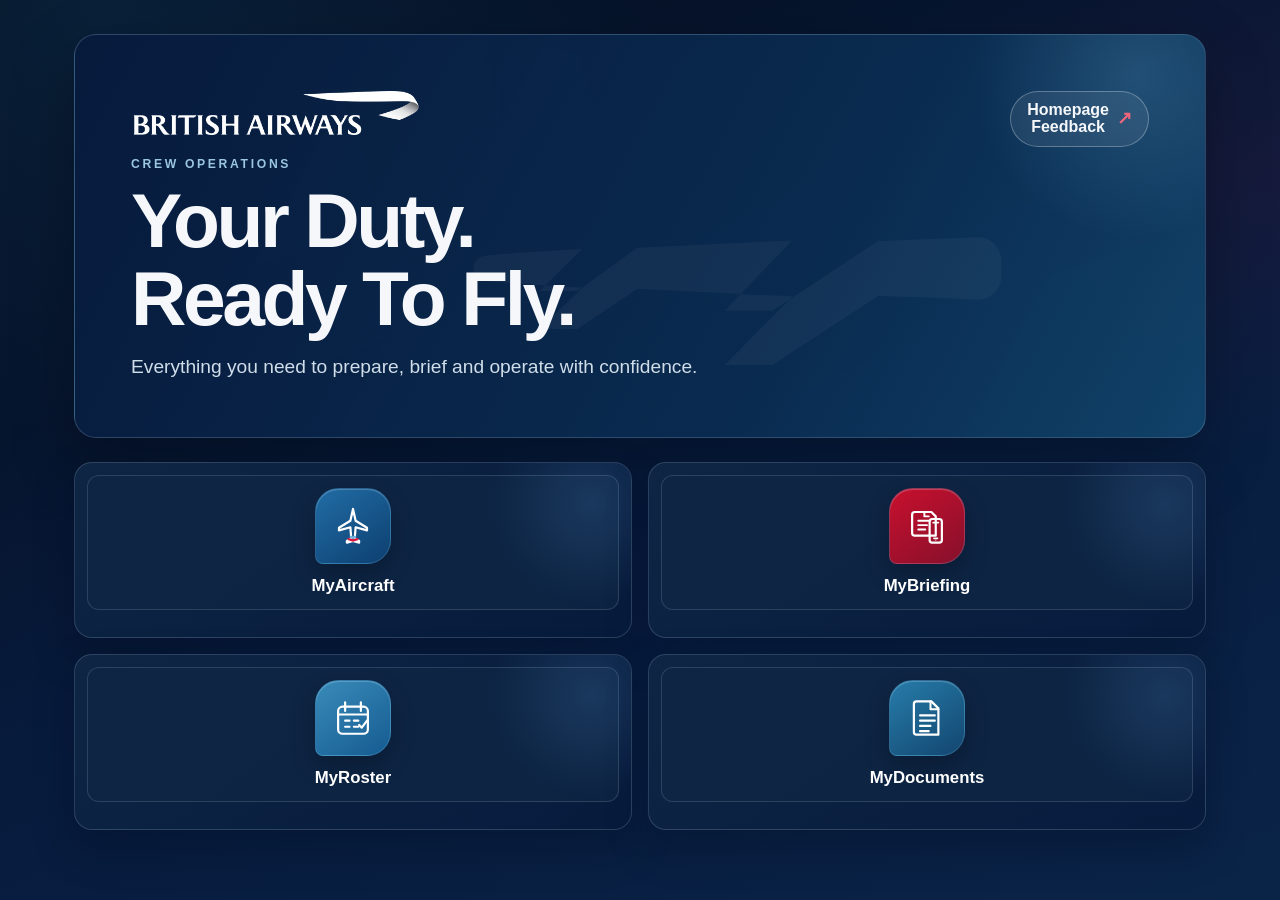
==== commit 6211c4cd: "push" ====
--- a/index.html
+++ b/index.html
@@ -44,9 +44,8 @@
 
             </div>
 
-            <div class="fbp-toolbar home-hero-actions">
+            <div class="fbp-toolbar">
                 <a class="fbp-button fbp-feedback-button home-feedback" href="mailto:u155573@ba.com?subject=Homepage%20Feedback"><span class="feedback-label"><span>Homepage</span><span>Feedback</span></span><span class="feedback-arrow" aria-hidden="true">↗</span></a>
-                <a class="home-documents-link" href="MyDocuments/index.html" aria-label="Open MyDocuments"><span class="fbp-icon" aria-hidden="true"><svg viewBox="0 0 48 48" focusable="false"><path d="M12 5h17l8 8v30H12a3 3 0 0 1-3-3V8a3 3 0 0 1 3-3Z" fill="none" stroke="currentColor" stroke-width="2.5" stroke-linejoin="round"/><path d="M28 5v9h9M16 21h17M16 27h17M16 33h12M16 39h10" fill="none" stroke="currentColor" stroke-width="2.3" stroke-linecap="round" stroke-linejoin="round"/></svg></span><span class="tool-card-title">MyDocuments</span></a>
             </div>
 
         </div>
@@ -55,7 +54,7 @@
 
 
     <section class="homepage-wrap">
-  <div class="fbp-grid-3">
+  <div class="fbp-grid-tools">
     <article class="fbp-card tool-card">
       <button class="tool-card-toggle" type="button" aria-label="MyAircraft — Aircraft details, AOR diagrams and service standards" aria-expanded="false" aria-controls="tool-details-briefing">
         <span class="fbp-icon" aria-hidden="true"><svg viewBox="0 0 48 48" focusable="false"><path d="M24 4.5 27 18l13 8v3l-13-3.5L26 38l5 3v2l-7-2-7 2v-2l5-3-1-12.5L8 29v-3l13-8z" fill="none" stroke="currentColor" stroke-width="2.5" stroke-linejoin="round" stroke-linecap="round"/><path d="m19 39 5 1.5 5-1.5" fill="none" stroke="#d7193f" stroke-width="2.7" stroke-linecap="round"/><path d="m21.5 36.5 2.5 1 2.5-1" fill="none" stroke="#75b8df" stroke-width="2.7" stroke-linecap="round"/></svg></span><span class="tool-card-title">MyAircraft</span>
@@ -73,6 +72,12 @@
         <span class="fbp-icon" aria-hidden="true"><svg viewBox="0 0 48 48" focusable="false"><rect x="7" y="11" width="34" height="31" rx="5" fill="none" stroke="currentColor" stroke-width="2.5"/><path d="M15 6v10M33 6v10M7 20h34M15 27h5M25 27h5M15 34h5M25 34h5" fill="none" stroke="currentColor" stroke-width="2.5" stroke-linecap="round"/><path d="m31 32 3 3 6-8" fill="none" stroke="currentColor" stroke-width="2.5" stroke-linecap="round" stroke-linejoin="round"/></svg></span><span class="tool-card-title">MyRoster</span>
       </button>
       <div class="tool-card-details" id="tool-details-ical" hidden><p>Upload a roster PDF or paste Crewlink roster text, then sync your roster with Apple iCloud Calendar.</p><a class="fbp-button primary tool-card-open" href="iCal/index.html">Open MyRoster</a></div>
+    </article>
+    <article class="fbp-card tool-card">
+      <button class="tool-card-toggle" type="button" aria-label="MyDocuments — Crew forms and reference PDFs" aria-expanded="false" aria-controls="tool-details-documents">
+        <span class="fbp-icon" aria-hidden="true"><svg viewBox="0 0 48 48" focusable="false"><path d="M12 5h17l8 8v30H12a3 3 0 0 1-3-3V8a3 3 0 0 1 3-3Z" fill="none" stroke="currentColor" stroke-width="2.5" stroke-linejoin="round"/><path d="M28 5v9h9M16 21h17M16 27h17M16 33h12M16 39h10" fill="none" stroke="currentColor" stroke-width="2.3" stroke-linecap="round" stroke-linejoin="round"/></svg></span><span class="tool-card-title">MyDocuments</span>
+      </button>
+      <div class="tool-card-details" id="tool-details-documents" hidden><p>Open, print or download commonly used crew forms and reference documents.</p><a class="fbp-button primary tool-card-open" href="MyDocuments/index.html">Open MyDocuments</a></div>
     </article>
   </div>
 </section>
--- a/assets/css/home/home.css
+++ b/assets/css/home/home.css
@@ -28,7 +28,7 @@
 body.fbp-theme .home-feedback { min-height: 44px; border-radius: 999px; padding: 10px 16px; background: rgba(255,255,255,.07); border: 1px solid rgba(255,255,255,.28); color: var(--text); font-weight: 700; }
 .home-feedback .feedback-arrow { color: #ef657b; font-size: 1.1em; }
 
-.fbp-grid-3 { display: grid; grid-template-columns: repeat(3, minmax(0, 1fr)); gap: 16px; margin-top: 18px; }
+.fbp-grid-tools { display: grid; grid-template-columns: repeat(2, minmax(0, 1fr)); gap: 16px; margin-top: 18px; }
 body.fbp-theme .tool-card {
   min-height: 176px; padding: 12px; display: flex; align-items: stretch;
   border-radius: 18px; background: linear-gradient(145deg, rgba(15,39,69,.94), rgba(7,27,61,.96));
@@ -61,8 +61,6 @@
 .tool-card.is-expanded .tool-card-toggle { min-height: 104px; }
 
 @media (max-width: 850px) {
-  .fbp-grid-3 { grid-template-columns: repeat(2, minmax(0, 1fr)); }
-  .fbp-grid-3 > .tool-card:last-child:nth-child(odd) { grid-column: 1 / -1; width: calc(50% - 5px); justify-self: center; }
   body.fbp-theme .fbp-hero .fbp-topbar { align-items: flex-start; }
 }
 @media (max-width: 560px) {
@@ -74,8 +72,7 @@
   body.fbp-theme .fbp-hero .fbp-subtitle { font-size: .98rem; line-height: 1.5; }
   .fbp-hero .fbp-toolbar { align-self: stretch; }
   body.fbp-theme .home-feedback { width: fit-content; }
-  .fbp-grid-3 { gap: 10px; margin-top: 12px; }
-  .fbp-grid-3 > .tool-card:last-child:nth-child(odd) { width: calc(50% - 5px); }
+  .fbp-grid-tools { gap: 10px; margin-top: 12px; }
   body.fbp-theme .tool-card { min-height: 122px; padding: 8px; border-radius: 15px; }
   body.fbp-theme .tool-card-toggle { min-height: 104px; gap: 8px; padding: 10px 4px; }
   .tool-card .fbp-icon { width: 62px; height: 62px; border-radius: 20px 20px 20px 7px; }
@@ -87,10 +84,3 @@
 @media (prefers-reduced-motion: reduce) {
   .tool-card, .tool-card-title, .tool-card .fbp-icon { transition: none !important; }
 }
-.home-hero-actions{display:flex;flex-direction:column;align-items:center;gap:18px}
-.home-documents-link{display:flex;flex-direction:column;align-items:center;justify-content:center;gap:8px;min-width:120px;min-height:118px;padding:6px;text-align:center;text-decoration:none;border-radius:14px;transition:transform .2s ease}
-.home-documents-link:hover{transform:translateY(-2px)}
-.home-documents-link:focus-visible{outline:3px solid var(--brand-sky);outline-offset:3px}
-.home-documents-link .fbp-icon{width:76px;height:76px}
-.home-documents-link .fbp-icon svg{width:42px;height:42px}
-@media(max-width:560px){.home-hero-actions{align-self:center!important;flex-direction:row;align-items:center;gap:18px}.home-documents-link{min-width:92px;min-height:96px}.home-documents-link .fbp-icon{width:62px;height:62px}}
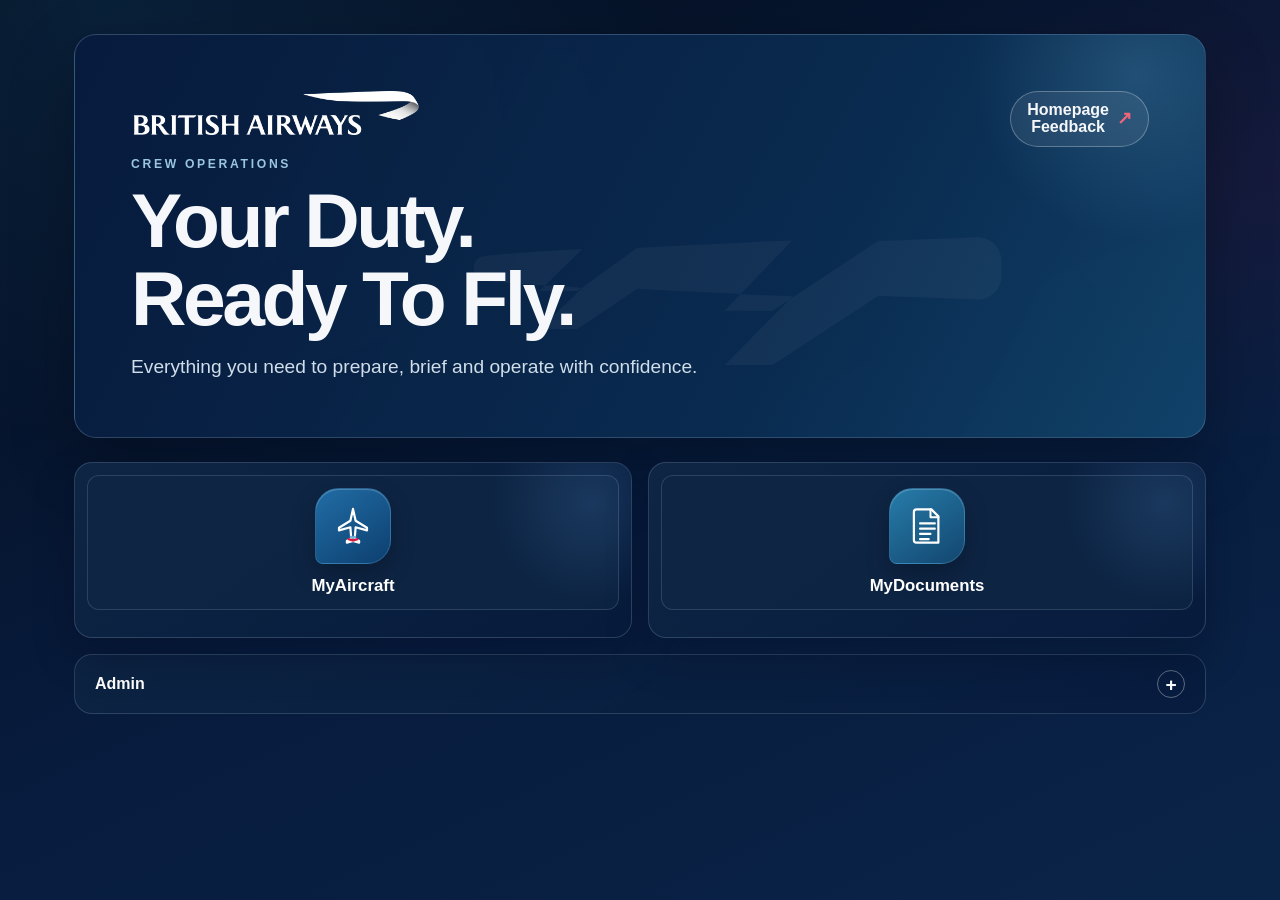
==== commit b33cda51: "big updates" ====
--- a/index.html
+++ b/index.html
@@ -15,7 +15,7 @@
   
 </head>
 
-<body class="fbp-theme" data-fbp-version="v2">
+<body class="fbp-theme">
  
 <main class="fbp-shell">
 
@@ -54,32 +54,37 @@
 
 
     <section class="homepage-wrap">
-  <div class="fbp-grid-tools">
+  <div class="fbp-grid-tools public-tools">
     <article class="fbp-card tool-card">
       <button class="tool-card-toggle" type="button" aria-label="MyAircraft — Aircraft details, AOR diagrams and service standards" aria-expanded="false" aria-controls="tool-details-briefing">
         <span class="fbp-icon" aria-hidden="true"><svg viewBox="0 0 48 48" focusable="false"><path d="M24 4.5 27 18l13 8v3l-13-3.5L26 38l5 3v2l-7-2-7 2v-2l5-3-1-12.5L8 29v-3l13-8z" fill="none" stroke="currentColor" stroke-width="2.5" stroke-linejoin="round" stroke-linecap="round"/><path d="m19 39 5 1.5 5-1.5" fill="none" stroke="#d7193f" stroke-width="2.7" stroke-linecap="round"/><path d="m21.5 36.5 2.5 1 2.5-1" fill="none" stroke="#75b8df" stroke-width="2.7" stroke-linecap="round"/></svg></span><span class="tool-card-title">MyAircraft</span>
       </button>
       <div class="tool-card-details" id="tool-details-briefing" hidden><p>Lookup aircraft information such as Wi-Fi details and seating config, as well as opening AOR diagrams and service delivery standards.</p><a class="fbp-button primary tool-card-open" href="briefing/index.html">Open MyAircraft</a></div>
     </article>
-    <article class="fbp-card tool-card">
-      <button class="tool-card-toggle" type="button" aria-label="MyBriefing — FDP calculations and pre-flight briefing presentations" aria-expanded="false" aria-controls="tool-details-fdp">
-        <span class="fbp-icon" aria-hidden="true"><svg viewBox="0 0 48 48" focusable="false"><path d="M7 11a3 3 0 0 1 3-3h19l5 5v22H10a3 3 0 0 1-3-3z" fill="none" stroke="currentColor" stroke-width="2.5" stroke-linejoin="round"/><path d="M14 18h13M14 23h10M14 28h8M21 8v5h5" fill="none" stroke="currentColor" stroke-width="2.2" stroke-linecap="round" stroke-linejoin="round"/><rect x="27" y="16" width="14" height="27" rx="3" fill="none" stroke="currentColor" stroke-width="2.5"/><path d="M31 20h6M32 38h4" fill="none" stroke="currentColor" stroke-width="2" stroke-linecap="round"/><circle cx="34" cy="40" r=".7" fill="currentColor"/></svg></span><span class="tool-card-title">MyBriefing</span>
-      </button>
-      <div class="tool-card-details" id="tool-details-fdp" hidden><p>Calculate FDP limits, latest chocks-on times and launch pre-flight briefing presentations for SCCMs</p><a class="fbp-button primary tool-card-open" href="FDP/index.html">Open MyBriefing</a></div>
-    </article>
-    <article class="fbp-card tool-card">
-      <button class="tool-card-toggle" type="button" aria-label="MyRoster — Calendar" aria-expanded="false" aria-controls="tool-details-ical">
-        <span class="fbp-icon" aria-hidden="true"><svg viewBox="0 0 48 48" focusable="false"><rect x="7" y="11" width="34" height="31" rx="5" fill="none" stroke="currentColor" stroke-width="2.5"/><path d="M15 6v10M33 6v10M7 20h34M15 27h5M25 27h5M15 34h5M25 34h5" fill="none" stroke="currentColor" stroke-width="2.5" stroke-linecap="round"/><path d="m31 32 3 3 6-8" fill="none" stroke="currentColor" stroke-width="2.5" stroke-linecap="round" stroke-linejoin="round"/></svg></span><span class="tool-card-title">MyRoster</span>
-      </button>
-      <div class="tool-card-details" id="tool-details-ical" hidden><p>Upload a roster PDF or paste Crewlink roster text, then sync your roster with Apple iCloud Calendar.</p><a class="fbp-button primary tool-card-open" href="iCal/index.html">Open MyRoster</a></div>
-    </article>
-    <article class="fbp-card tool-card">
+    <article class="fbp-card tool-card tool-card-documents">
       <button class="tool-card-toggle" type="button" aria-label="MyDocuments — Crew forms and reference PDFs" aria-expanded="false" aria-controls="tool-details-documents">
         <span class="fbp-icon" aria-hidden="true"><svg viewBox="0 0 48 48" focusable="false"><path d="M12 5h17l8 8v30H12a3 3 0 0 1-3-3V8a3 3 0 0 1 3-3Z" fill="none" stroke="currentColor" stroke-width="2.5" stroke-linejoin="round"/><path d="M28 5v9h9M16 21h17M16 27h17M16 33h12M16 39h10" fill="none" stroke="currentColor" stroke-width="2.3" stroke-linecap="round" stroke-linejoin="round"/></svg></span><span class="tool-card-title">MyDocuments</span>
       </button>
       <div class="tool-card-details" id="tool-details-documents" hidden><p>Open, print or download commonly used crew forms and reference documents.</p><a class="fbp-button primary tool-card-open" href="MyDocuments/index.html">Open MyDocuments</a></div>
     </article>
   </div>
+  <details class="homepage-admin">
+    <summary>Admin</summary>
+    <div class="fbp-grid-tools">
+      <article class="fbp-card tool-card tool-card-briefing">
+      <button class="tool-card-toggle" type="button" aria-label="MyBriefing — FDP calculations and pre-flight briefing presentations" aria-expanded="false" aria-controls="tool-details-fdp">
+        <span class="fbp-icon" aria-hidden="true"><svg viewBox="0 0 48 48" focusable="false"><path d="M7 11a3 3 0 0 1 3-3h19l5 5v22H10a3 3 0 0 1-3-3z" fill="none" stroke="currentColor" stroke-width="2.5" stroke-linejoin="round"/><path d="M14 18h13M14 23h10M14 28h8M21 8v5h5" fill="none" stroke="currentColor" stroke-width="2.2" stroke-linecap="round" stroke-linejoin="round"/><rect x="27" y="16" width="14" height="27" rx="3" fill="none" stroke="currentColor" stroke-width="2.5"/><path d="M31 20h6M32 38h4" fill="none" stroke="currentColor" stroke-width="2" stroke-linecap="round"/><circle cx="34" cy="40" r=".7" fill="currentColor"/></svg></span><span class="tool-card-title">MyBriefing</span>
+      </button>
+      <div class="tool-card-details" id="tool-details-fdp" hidden><p>Calculate FDP limits, latest chocks-on times and launch pre-flight briefing presentations for SCCMs</p><a class="fbp-button primary tool-card-open" href="FDP/index.html">Open MyBriefing</a></div>
+    </article>
+      <article class="fbp-card tool-card tool-card-roster">
+      <button class="tool-card-toggle" type="button" aria-label="MyRoster — Calendar" aria-expanded="false" aria-controls="tool-details-ical">
+        <span class="fbp-icon" aria-hidden="true"><svg viewBox="0 0 48 48" focusable="false"><rect x="7" y="11" width="34" height="31" rx="5" fill="none" stroke="currentColor" stroke-width="2.5"/><path d="M15 6v10M33 6v10M7 20h34M15 27h5M25 27h5M15 34h5M25 34h5" fill="none" stroke="currentColor" stroke-width="2.5" stroke-linecap="round"/><path d="m31 32 3 3 6-8" fill="none" stroke="currentColor" stroke-width="2.5" stroke-linecap="round" stroke-linejoin="round"/></svg></span><span class="tool-card-title">MyRoster</span>
+      </button>
+      <div class="tool-card-details" id="tool-details-ical" hidden><p>Upload a roster PDF or paste Crewlink roster text, then sync your roster with Apple iCloud Calendar.</p><a class="fbp-button primary tool-card-open" href="iCal/index.html">Open MyRoster</a></div>
+    </article>
+    </div>
+  </details>
 </section>
 
 </main>
--- a/assets/css/fbp-shared.css
+++ b/assets/css/fbp-shared.css
@@ -288,22 +288,6 @@
   box-shadow: 0 12px 28px rgba(11,58,98,0.3);
 }
 
-.fbp-version {
-  position: fixed;
-  right: 16px;
-  bottom: 14px;
-  z-index: 999;
-  padding: 9px 12px;
-  border-radius: 999px;
-  border: 1px solid var(--border);
-  background: rgba(8,16,29,0.78);
-  backdrop-filter: blur(10px);
-  color: var(--muted);
-  font-size: 0.82rem;
-  font-weight: 700;
-  box-shadow: 0 10px 25px rgba(0,0,0,0.18);
-}
-
 @media (max-width: 980px) {
   .fbp-grid-3 {
     grid-template-columns: 1fr;
@@ -349,12 +333,7 @@
     width: 100%;
   }
 
-  .fbp-version {
-    right: 12px;
-    bottom: 12px;
-  }
-
-}
+  }
 
 /* Shared visual treatment for feature-page panels. */
 body.fbp-theme .briefing-card,
--- a/assets/css/home/home.css
+++ b/assets/css/home/home.css
@@ -48,9 +48,9 @@
   background: linear-gradient(145deg, #216da5, #0d3f70); box-shadow: inset 0 1px rgba(255,255,255,.2), 0 10px 25px rgba(0,0,0,.22);
   transition: background .2s ease, transform .2s ease;
 }
-.tool-card:nth-child(2) .fbp-icon { background: linear-gradient(145deg, #c8102e, #86102b); }
-.tool-card:nth-child(3) .fbp-icon { background: linear-gradient(145deg, #398bb9, #155b91); }
-.tool-card:nth-child(4) .fbp-icon { background: linear-gradient(145deg, #277caa, #12466f); }
+.tool-card-briefing .fbp-icon { background: linear-gradient(145deg, #c8102e, #86102b); }
+.tool-card-roster .fbp-icon { background: linear-gradient(145deg, #398bb9, #155b91); }
+.tool-card-documents .fbp-icon { background: linear-gradient(145deg, #277caa, #12466f); }
 .tool-card .fbp-icon svg { width: 42px; height: 42px; }
 .tool-card-title { max-width: 100%; color: #fff; font-size: 1.05rem; font-weight: 750; line-height: 1.2; }
 .tool-card-toggle:hover .fbp-icon, .tool-card-toggle:focus-visible .fbp-icon { transform: scale(1.06); }
@@ -84,3 +84,11 @@
 @media (prefers-reduced-motion: reduce) {
   .tool-card, .tool-card-title, .tool-card .fbp-icon { transition: none !important; }
 }
+
+.homepage-admin{margin-top:16px;border:1px solid rgba(176,201,223,.2);border-radius:18px;background:linear-gradient(145deg,rgba(15,39,69,.74),rgba(7,27,61,.8));overflow:hidden}
+.homepage-admin>summary{display:flex;align-items:center;justify-content:space-between;min-height:58px;padding:14px 20px;color:#fff;font-size:1rem;font-weight:800;cursor:pointer;list-style:none}
+.homepage-admin>summary::-webkit-details-marker{display:none}
+.homepage-admin>summary::after{content:"+";display:grid;place-items:center;width:28px;height:28px;border:1px solid rgba(255,255,255,.35);border-radius:50%;font-size:1.2rem;line-height:1}
+.homepage-admin[open]>summary::after{content:"−"}
+.homepage-admin>summary:focus-visible{outline:3px solid var(--brand-sky);outline-offset:-3px}
+.homepage-admin>.fbp-grid-tools{margin:0;padding:0 14px 14px}
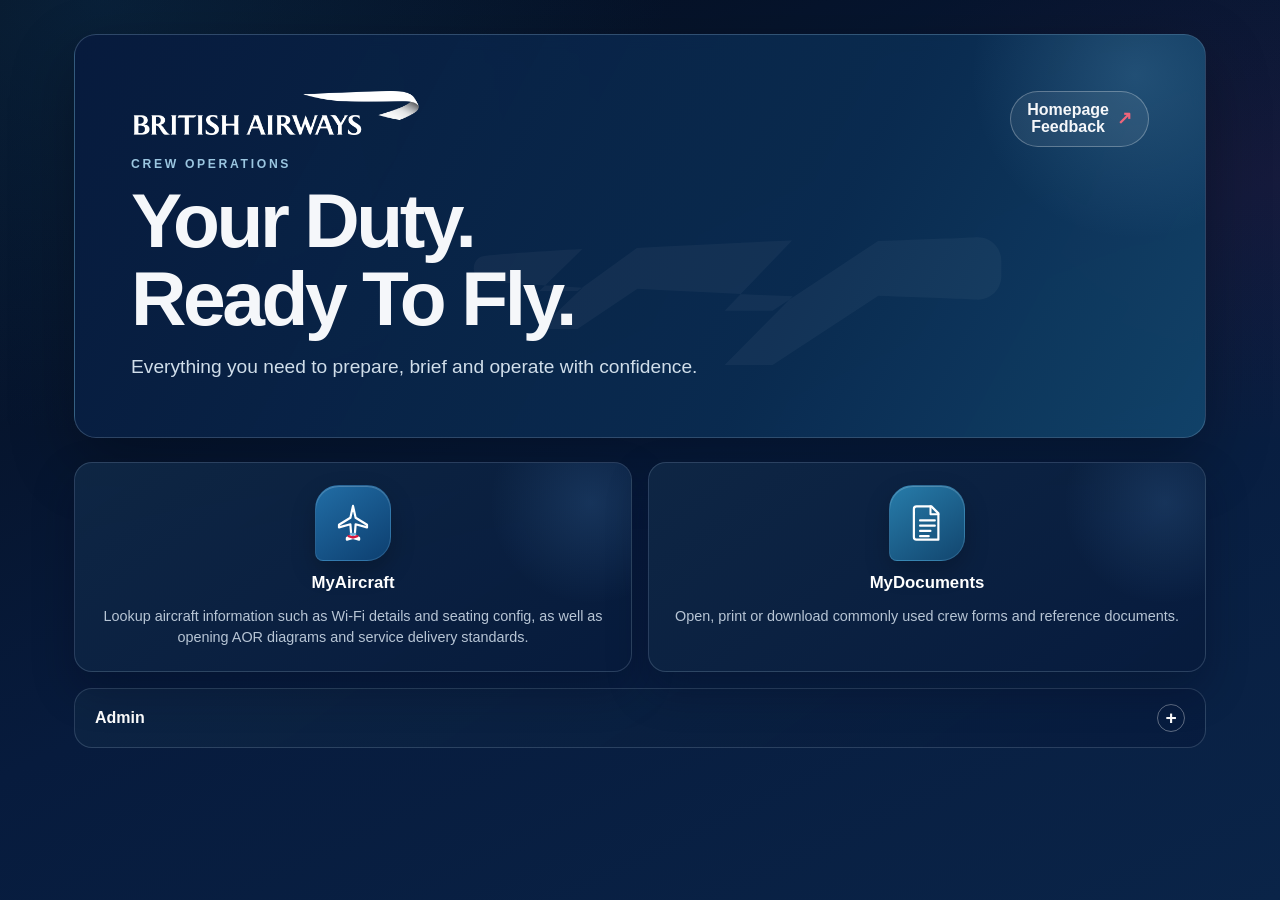
==== commit 1cb1fd83: "updates" ====
--- a/index.html
+++ b/index.html
@@ -1,4 +1,6 @@
 <!DOCTYPE html>
+<!-- Trigger a fresh Pages deployment -->
+
 <html lang="en">
 
 <head>
@@ -54,58 +56,36 @@
 
 
     <section class="homepage-wrap">
-  <div class="fbp-grid-tools public-tools">
-    <article class="fbp-card tool-card">
-      <button class="tool-card-toggle" type="button" aria-label="MyAircraft — Aircraft details, AOR diagrams and service standards" aria-expanded="false" aria-controls="tool-details-briefing">
-        <span class="fbp-icon" aria-hidden="true"><svg viewBox="0 0 48 48" focusable="false"><path d="M24 4.5 27 18l13 8v3l-13-3.5L26 38l5 3v2l-7-2-7 2v-2l5-3-1-12.5L8 29v-3l13-8z" fill="none" stroke="currentColor" stroke-width="2.5" stroke-linejoin="round" stroke-linecap="round"/><path d="m19 39 5 1.5 5-1.5" fill="none" stroke="#d7193f" stroke-width="2.7" stroke-linecap="round"/><path d="m21.5 36.5 2.5 1 2.5-1" fill="none" stroke="#75b8df" stroke-width="2.7" stroke-linecap="round"/></svg></span><span class="tool-card-title">MyAircraft</span>
-      </button>
-      <div class="tool-card-details" id="tool-details-briefing" hidden><p>Lookup aircraft information such as Wi-Fi details and seating config, as well as opening AOR diagrams and service delivery standards.</p><a class="fbp-button primary tool-card-open" href="briefing/index.html">Open MyAircraft</a></div>
-    </article>
-    <article class="fbp-card tool-card tool-card-documents">
-      <button class="tool-card-toggle" type="button" aria-label="MyDocuments — Crew forms and reference PDFs" aria-expanded="false" aria-controls="tool-details-documents">
-        <span class="fbp-icon" aria-hidden="true"><svg viewBox="0 0 48 48" focusable="false"><path d="M12 5h17l8 8v30H12a3 3 0 0 1-3-3V8a3 3 0 0 1 3-3Z" fill="none" stroke="currentColor" stroke-width="2.5" stroke-linejoin="round"/><path d="M28 5v9h9M16 21h17M16 27h17M16 33h12M16 39h10" fill="none" stroke="currentColor" stroke-width="2.3" stroke-linecap="round" stroke-linejoin="round"/></svg></span><span class="tool-card-title">MyDocuments</span>
-      </button>
-      <div class="tool-card-details" id="tool-details-documents" hidden><p>Open, print or download commonly used crew forms and reference documents.</p><a class="fbp-button primary tool-card-open" href="MyDocuments/index.html">Open MyDocuments</a></div>
-    </article>
-  </div>
-  <details class="homepage-admin">
-    <summary>Admin</summary>
-    <div class="fbp-grid-tools">
-      <article class="fbp-card tool-card tool-card-briefing">
-      <button class="tool-card-toggle" type="button" aria-label="MyBriefing — FDP calculations and pre-flight briefing presentations" aria-expanded="false" aria-controls="tool-details-fdp">
-        <span class="fbp-icon" aria-hidden="true"><svg viewBox="0 0 48 48" focusable="false"><path d="M7 11a3 3 0 0 1 3-3h19l5 5v22H10a3 3 0 0 1-3-3z" fill="none" stroke="currentColor" stroke-width="2.5" stroke-linejoin="round"/><path d="M14 18h13M14 23h10M14 28h8M21 8v5h5" fill="none" stroke="currentColor" stroke-width="2.2" stroke-linecap="round" stroke-linejoin="round"/><rect x="27" y="16" width="14" height="27" rx="3" fill="none" stroke="currentColor" stroke-width="2.5"/><path d="M31 20h6M32 38h4" fill="none" stroke="currentColor" stroke-width="2" stroke-linecap="round"/><circle cx="34" cy="40" r=".7" fill="currentColor"/></svg></span><span class="tool-card-title">MyBriefing</span>
-      </button>
-      <div class="tool-card-details" id="tool-details-fdp" hidden><p>Calculate FDP limits, latest chocks-on times and launch pre-flight briefing presentations for SCCMs</p><a class="fbp-button primary tool-card-open" href="FDP/index.html">Open MyBriefing</a></div>
-    </article>
-      <article class="fbp-card tool-card tool-card-roster">
-      <button class="tool-card-toggle" type="button" aria-label="MyRoster — Calendar" aria-expanded="false" aria-controls="tool-details-ical">
-        <span class="fbp-icon" aria-hidden="true"><svg viewBox="0 0 48 48" focusable="false"><rect x="7" y="11" width="34" height="31" rx="5" fill="none" stroke="currentColor" stroke-width="2.5"/><path d="M15 6v10M33 6v10M7 20h34M15 27h5M25 27h5M15 34h5M25 34h5" fill="none" stroke="currentColor" stroke-width="2.5" stroke-linecap="round"/><path d="m31 32 3 3 6-8" fill="none" stroke="currentColor" stroke-width="2.5" stroke-linecap="round" stroke-linejoin="round"/></svg></span><span class="tool-card-title">MyRoster</span>
-      </button>
-      <div class="tool-card-details" id="tool-details-ical" hidden><p>Upload a roster PDF or paste Crewlink roster text, then sync your roster with Apple iCloud Calendar.</p><a class="fbp-button primary tool-card-open" href="iCal/index.html">Open MyRoster</a></div>
-    </article>
-    </div>
-  </details>
-</section>
+      <div class="fbp-grid-tools public-tools">
+        <a class="fbp-card tool-card" href="briefing/index.html">
+          <span class="fbp-icon" aria-hidden="true"><svg viewBox="0 0 48 48" focusable="false"><path d="M24 4.5 27 18l13 8v3l-13-3.5L26 38l5 3v2l-7-2-7 2v-2l5-3-1-12.5L8 29v-3l13-8z" fill="none" stroke="currentColor" stroke-width="2.5" stroke-linejoin="round" stroke-linecap="round"/><path d="m19 39 5 1.5 5-1.5" fill="none" stroke="#d7193f" stroke-width="2.7" stroke-linecap="round"/><path d="m21.5 36.5 2.5 1 2.5-1" fill="none" stroke="#75b8df" stroke-width="2.7" stroke-linecap="round"/></svg></span>
+          <span class="tool-card-title">MyAircraft</span>
+          <p class="tool-card-description">Lookup aircraft information such as Wi-Fi details and seating config, as well as opening AOR diagrams and service delivery standards.</p>
+        </a>
+        <a class="fbp-card tool-card tool-card-documents" href="MyDocuments/index.html">
+          <span class="fbp-icon" aria-hidden="true"><svg viewBox="0 0 48 48" focusable="false"><path d="M12 5h17l8 8v30H12a3 3 0 0 1-3-3V8a3 3 0 0 1 3-3Z" fill="none" stroke="currentColor" stroke-width="2.5" stroke-linejoin="round"/><path d="M28 5v9h9M16 21h17M16 27h17M16 33h12M16 39h10" fill="none" stroke="currentColor" stroke-width="2.3" stroke-linecap="round" stroke-linejoin="round"/></svg></span>
+          <span class="tool-card-title">MyDocuments</span>
+          <p class="tool-card-description">Open, print or download commonly used crew forms and reference documents.</p>
+        </a>
+      </div>
+      <details class="homepage-admin">
+        <summary>Admin</summary>
+        <div class="fbp-grid-tools">
+          <a class="fbp-card tool-card tool-card-briefing" href="FDP/index.html">
+            <span class="fbp-icon" aria-hidden="true"><svg viewBox="0 0 48 48" focusable="false"><path d="M7 11a3 3 0 0 1 3-3h19l5 5v22H10a3 3 0 0 1-3-3z" fill="none" stroke="currentColor" stroke-width="2.5" stroke-linejoin="round"/><path d="M14 18h13M14 23h10M14 28h8M21 8v5h5" fill="none" stroke="currentColor" stroke-width="2.2" stroke-linecap="round" stroke-linejoin="round"/><rect x="27" y="16" width="14" height="27" rx="3" fill="none" stroke="currentColor" stroke-width="2.5"/><path d="M31 20h6M32 38h4" fill="none" stroke="currentColor" stroke-width="2" stroke-linecap="round"/><circle cx="34" cy="40" r=".7" fill="currentColor"/></svg></span>
+            <span class="tool-card-title">MyBriefing</span>
+            <p class="tool-card-description">Calculate FDP limits, latest chocks-on times and launch pre-flight briefing presentations for SCCMs</p>
+          </a>
+          <a class="fbp-card tool-card tool-card-roster" href="iCal/index.html">
+            <span class="fbp-icon" aria-hidden="true"><svg viewBox="0 0 48 48" focusable="false"><rect x="7" y="11" width="34" height="31" rx="5" fill="none" stroke="currentColor" stroke-width="2.5"/><path d="M15 6v10M33 6v10M7 20h34M15 27h5M25 27h5M15 34h5M25 34h5" fill="none" stroke="currentColor" stroke-width="2.5" stroke-linecap="round"/><path d="m31 32 3 3 6-8" fill="none" stroke="currentColor" stroke-width="2.5" stroke-linecap="round" stroke-linejoin="round"/></svg></span>
+            <span class="tool-card-title">MyRoster</span>
+            <p class="tool-card-description">Upload a roster PDF or paste Crewlink roster text, then sync your roster with Apple iCloud Calendar.</p>
+          </a>
+        </div>
+      </details>
+    </section>
 
 </main>
 
-  <script>
-    document.querySelectorAll('.tool-card-toggle').forEach((toggle) => {
-      toggle.addEventListener('click', () => {
-        const card = toggle.closest('.tool-card');
-        const details = document.getElementById(toggle.getAttribute('aria-controls'));
-        const expanded = toggle.getAttribute('aria-expanded') === 'true';
-        document.querySelectorAll('.tool-card-toggle').forEach((otherToggle) => {
-          if (otherToggle === toggle) return;
-          otherToggle.setAttribute('aria-expanded', 'false');
-          document.getElementById(otherToggle.getAttribute('aria-controls')).hidden = true;
-          otherToggle.closest('.tool-card').classList.remove('is-expanded');
-        });
-        toggle.setAttribute('aria-expanded', String(!expanded));
-        details.hidden = expanded;
-        card.classList.toggle('is-expanded', !expanded);
-      });
-    });
-  </script>
 </body>
 </html>
--- a/assets/css/home/home.css
+++ b/assets/css/home/home.css
@@ -30,18 +30,13 @@
 
 .fbp-grid-tools { display: grid; grid-template-columns: repeat(2, minmax(0, 1fr)); gap: 16px; margin-top: 18px; }
 body.fbp-theme .tool-card {
-  min-height: 176px; padding: 12px; display: flex; align-items: stretch;
+  min-height: 176px; padding: 22px 16px; display: flex; flex-direction: column;
+  align-items: center; justify-content: flex-start; gap: 12px; text-align: center;
   border-radius: 18px; background: linear-gradient(145deg, rgba(15,39,69,.94), rgba(7,27,61,.96));
   border-color: rgba(176,201,223,.2); transition: transform .2s ease, border-color .2s ease, box-shadow .2s ease;
 }
 body.fbp-theme .tool-card:hover { transform: translateY(-3px); border-color: rgba(117,184,223,.55); box-shadow: 0 18px 38px rgba(0,0,0,.28); }
-body.fbp-theme .tool-card-toggle {
-  width: 100%; min-height: 148px; padding: 18px 10px; display: flex; flex-direction: column;
-  align-items: center; justify-content: center; gap: 12px; border: 0; border-radius: 12px;
-  background: transparent; color: var(--text); box-shadow: none; text-align: center;
-}
-body.fbp-theme .tool-card-toggle:hover { transform: none; box-shadow: none; }
-.tool-card-toggle:focus-visible { outline: 3px solid var(--brand-sky); outline-offset: 2px; }
+.tool-card:focus-visible { outline: 3px solid var(--brand-sky); outline-offset: -3px; }
 .tool-card .fbp-icon {
   width: 76px; height: 76px; margin: 0; display: grid; place-items: center; flex: 0 0 auto;
   color: #fff; border-radius: 24px 24px 24px 8px;
@@ -53,12 +48,8 @@
 .tool-card-documents .fbp-icon { background: linear-gradient(145deg, #277caa, #12466f); }
 .tool-card .fbp-icon svg { width: 42px; height: 42px; }
 .tool-card-title { max-width: 100%; color: #fff; font-size: 1.05rem; font-weight: 750; line-height: 1.2; }
-.tool-card-toggle:hover .fbp-icon, .tool-card-toggle:focus-visible .fbp-icon { transform: scale(1.06); }
-.tool-card-details { width: 100%; padding: 14px 10px 6px; border-top: 1px solid var(--border); }
-.tool-card-details p { margin: 0 0 14px; color: var(--muted); font-size: .9rem; line-height: 1.5; }
-.tool-card-open { width: 100%; justify-content: center; text-align: center; }
-.tool-card.is-expanded { border-color: rgba(117,184,223,.62); }
-.tool-card.is-expanded .tool-card-toggle { min-height: 104px; }
+.tool-card:hover .fbp-icon, .tool-card:focus-visible .fbp-icon { transform: scale(1.06); }
+.tool-card .tool-card-description { margin: 0; color: var(--muted); font-size: .9rem; line-height: 1.5; }
 
 @media (max-width: 850px) {
   body.fbp-theme .fbp-hero .fbp-topbar { align-items: flex-start; }
@@ -73,13 +64,11 @@
   .fbp-hero .fbp-toolbar { align-self: stretch; }
   body.fbp-theme .home-feedback { width: fit-content; }
   .fbp-grid-tools { gap: 10px; margin-top: 12px; }
-  body.fbp-theme .tool-card { min-height: 122px; padding: 8px; border-radius: 15px; }
-  body.fbp-theme .tool-card-toggle { min-height: 104px; gap: 8px; padding: 10px 4px; }
+  body.fbp-theme .tool-card { min-height: 122px; padding: 14px 8px; gap: 8px; border-radius: 15px; }
   .tool-card .fbp-icon { width: 62px; height: 62px; border-radius: 20px 20px 20px 7px; }
   .tool-card .fbp-icon svg { width: 36px; height: 36px; }
   .tool-card-title { font-size: .9rem; }
-  .tool-card-details { padding: 12px 6px 4px; }
-  .tool-card-details p { font-size: .82rem; }
+  .tool-card .tool-card-description { font-size: .82rem; }
 }
 @media (prefers-reduced-motion: reduce) {
   .tool-card, .tool-card-title, .tool-card .fbp-icon { transition: none !important; }
